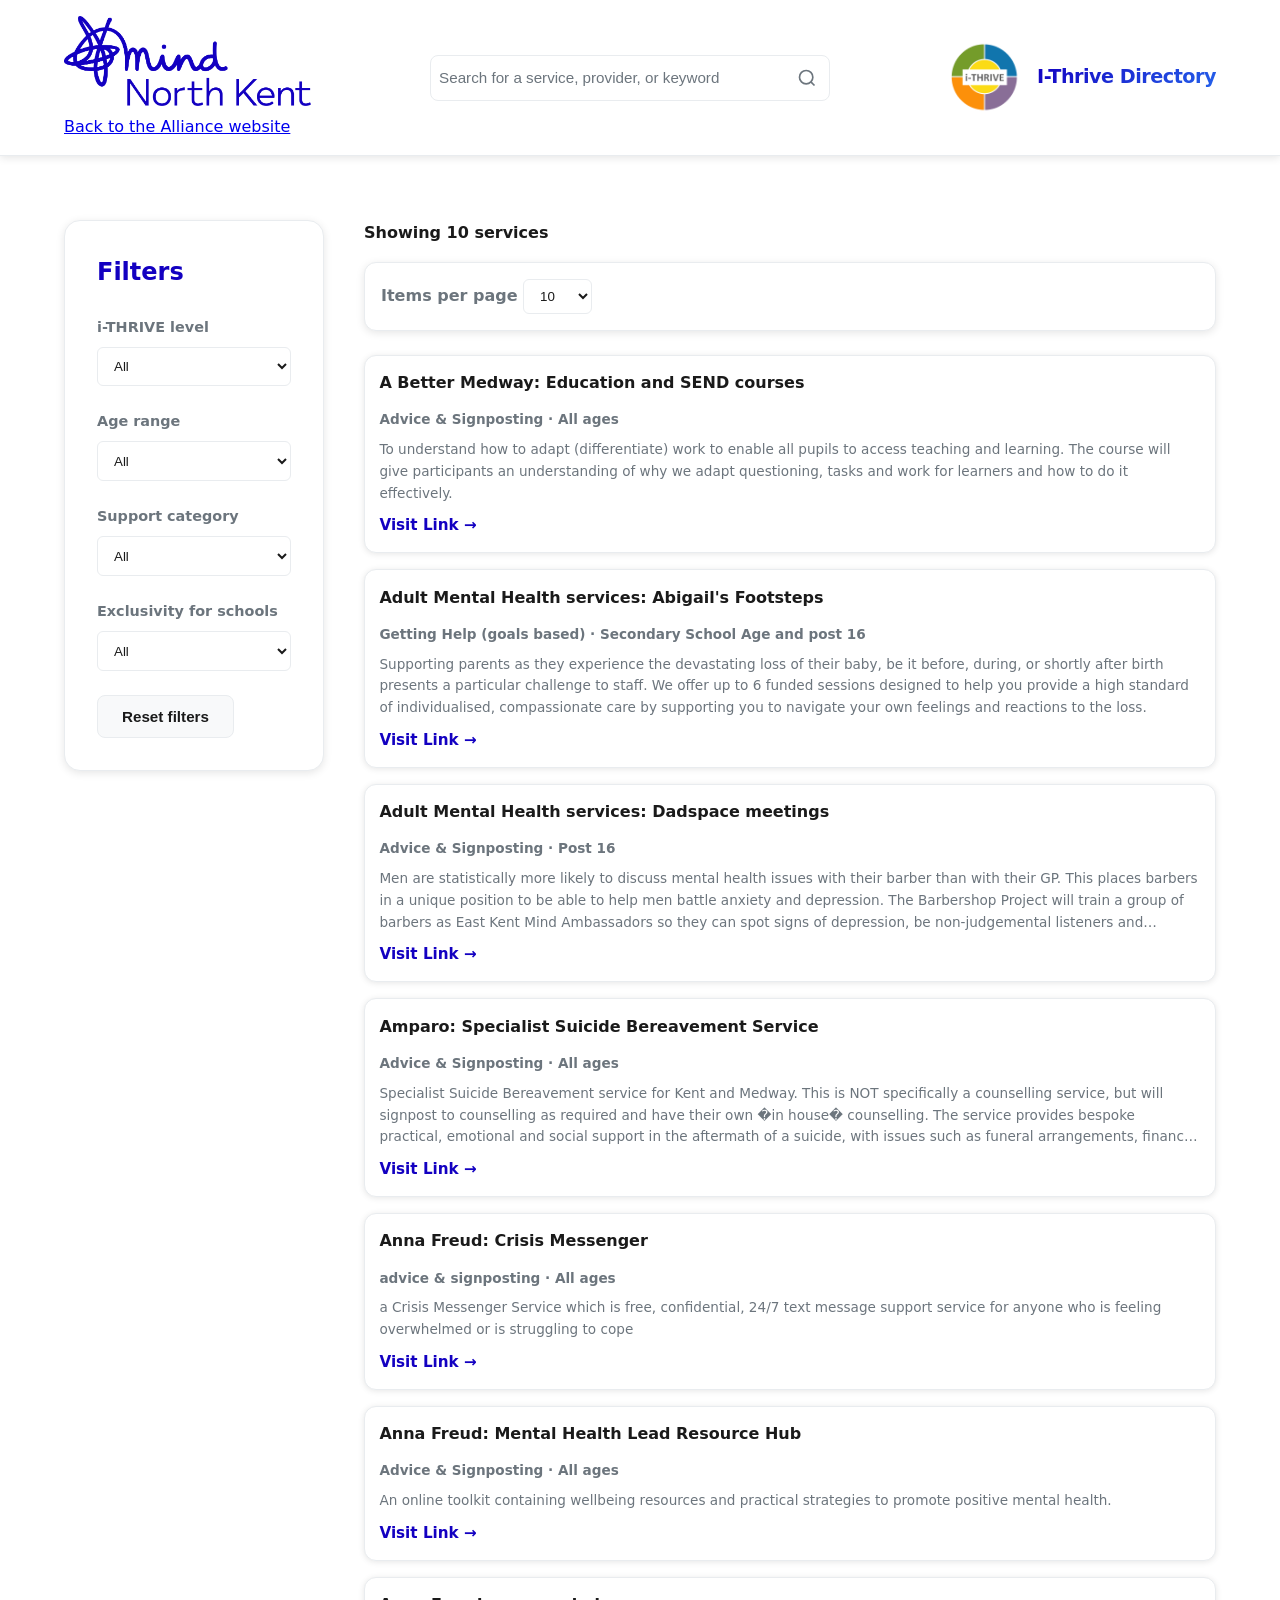
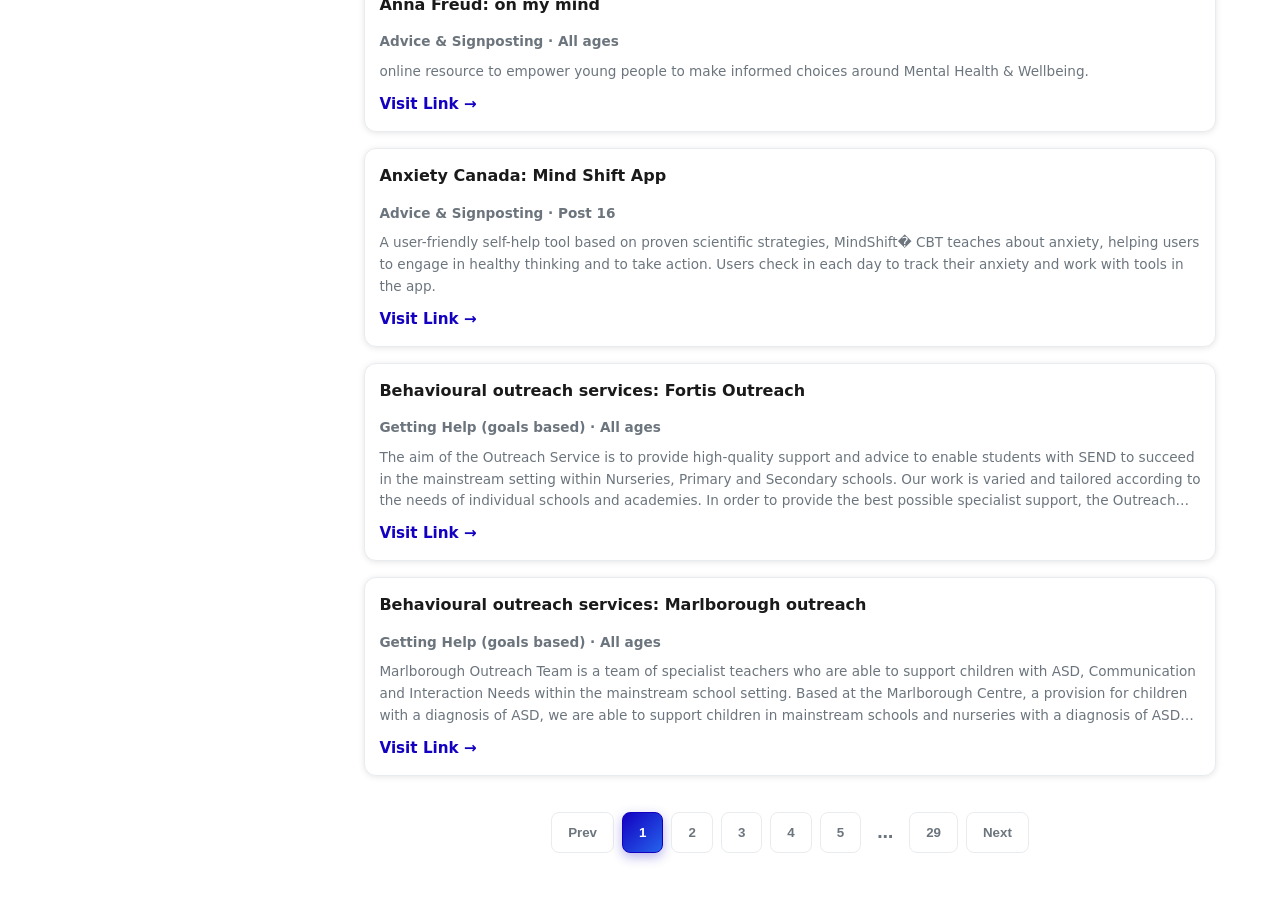
==== index.html @ cb877c25 "Add files via upload" ====
<!DOCTYPE html>
<html lang="en">
<head>
  <meta charset="UTF-8" />
  <meta name="viewport" content="width=device-width, initial-scale=1.0" />
  <title>I-Thrive Directory | Service Directory</title>
  <link rel="icon" type="image/x-icon" href="Photos/I-Thrive-logo.png">
  <link rel="stylesheet" href="styles.css" />
</head>

<body>

  <!-- Header injected -->
  <div id="site-header"></div>

  <main class="container wide">

    <div class="directory-layout">

      <!-- Filters -->
      <aside class="filters">
        <h2>Filters</h2>

        <label>
          i-THRIVE level
          <select id="filterThrive">
            <option value="">All</option>
            <option>Thriving</option>
            <option>Advice & Signposting</option>
            <option>Getting Help</option>
            <option>Getting More Help</option>
            <option>Risk Support</option>
          </select>
        </label>

        <label>
          Age range
          <select id="filterAge">
            <option value="">All</option>
            <option value="under 5s">Under 5's</option>
            <option value="primary school age">Primary School Age</option>
            <option value="secondary school age">Secondary School Age</option>
            <option value="post 16">Post 16</option>
            <option value="all ages">All ages</option>
          </select>
        </label>

        <label>
          Support category
          <select id="filterCategory">
            <option value="">All</option>
          </select>
        </label>

        <label>
          Exclusivity for schools
          <select id="filterSchool">
            <option value="">All</option>
            <option value="Y">Yes</option>
            <option value="N">No</option>
          </select>
        </label>

        <button id="resetFilters" class="secondary-btn">
          Reset filters
        </button>
      </aside>

      <!-- Results -->
      <section class="results">

        <p class="results-count" id="resultsCount">
          Showing 0 services
        </p>

        <div class="pagination-controls">
          <label>
            Items per page
            <select id="pageSize">
              <option value="10" selected>10</option>
              <option value="25">25</option>
              <option value="50">50</option>
              <option value="100">100</option>
            </select>
          </label>
        </div>

        

        <ul class="service-list" id="serviceList">
          <!-- Services injected here -->
        </ul>
        <div id="pagination" class="pagination"></div>
      </section>

    </div>

  </main>

  <!-- Scripts -->
  <script src="Scripts/layout.js"></script>
  <script src="Scripts/directory.js"></script>

</body>
</html>
---- styles.css ----
:root {
  --bg: #ffffff;
  --bg-secondary: #f8f9fa;
  --bg-tertiary: #f1f3f4;
  --text: #1a1a1a;
  --text-muted: #6c757d;
  --accent: #1300c1;
  --accent-secondary: #2563eb;
  --accent-light: rgba(19, 0, 193, 0.1);
  --success: #10b981;
  --danger: #ef4444;
  --warning: #f59e0b;
  --danger-bg: rgba(239, 68, 68, 0.08);
  --danger-text: #dc2626;
  --border: #e9ecef;
  --shadow: rgba(0, 0, 0, 0.1);
}

* {
  box-sizing: border-box;
}

body {
  margin: 0;
  font-family: 'Inter', system-ui, -apple-system, BlinkMacSystemFont, "Segoe UI", sans-serif;
  background: var(--bg);
  color: var(--text);
  line-height: 1.6;
  min-height: 100vh;
}

/* Urgent banner */
.urgent-banner {
  background: #fef2f2;
  padding: 1rem 1.5rem;
  text-align: center;
  font-size: 0.95rem;
  border-bottom: 1px solid #fecaca;
  backdrop-filter: none;
}

.urgent-banner a {
  color: #dc2626;
  font-weight: 700;
  transition: color 0.2s ease;
}

.urgent-banner a:hover {
  color: #991b1b;
}

/* Layout */
.container {
  max-width: 900px;
  margin: 0 auto;
  padding: 4rem 1.5rem;
}

/* Hero */
.hero {
  text-align: center;
  margin-bottom: 3rem;
}

.hero h1 {
  font-size: 3rem;
  margin-bottom: 0.75rem;
  background: linear-gradient(135deg, #1300c1, #2563eb);
  -webkit-background-clip: text;
  -webkit-text-fill-color: transparent;
  background-clip: text;
  font-weight: 800;
  letter-spacing: -1px;
}

.intro {
  font-size: 1.15rem;
  color: var(--text-muted);
  font-weight: 500;
}

/* Purpose */
.purpose {
  max-width: 700px;
  margin: 0 auto 3rem;
  font-size: 1.05rem;
  color: var(--text-muted);
}

.inclusive {
  margin-top: 1.5rem;
}

/* CTA */
.cta {
  text-align: center;
}

.primary-btn {
  background: linear-gradient(135deg, var(--accent), var(--accent-secondary));
  color: #fff;
  border: none;
  padding: 1.1rem 3rem;
  font-size: 1.05rem;
  font-weight: 700;
  border-radius: 8px;
  cursor: pointer;
  transition: all 0.3s ease;
  box-shadow: 0 4px 15px rgba(19, 0, 193, 0.3);
  text-decoration: none;
  display: inline-block;
}

.primary-btn:hover {
  transform: translateY(-2px);
  box-shadow: 0 8px 25px rgba(19, 0, 193, 0.4);
}

.primary-btn:active {
  transform: translateY(0);
}

.reassurance {
  margin-top: 1rem;
  font-size: 0.95rem;
  color: var(--text-muted);
}

/* Footer */
.footer {
  background: var(--bg-secondary);
  border-top: 1px solid var(--border);
  padding: 2.5rem 1.5rem;
  text-align: center;
  margin-top: 5rem;
}

.footer nav {
  display: flex;
  justify-content: center;
  gap: 2rem;
  flex-wrap: wrap;
  margin-bottom: 1.5rem;
}

.footer a {
  color: var(--text-muted);
  text-decoration: none;
  font-size: 0.9rem;
  font-weight: 500;
  transition: color 0.2s ease;
}

.footer a:hover {
  color: var(--accent);
}

.updated {
  font-size: 0.85rem;
  color: #9ca3af;
}

.page-header {
  text-align: center;
  margin-bottom: 4rem;
}

.page-header h1 {
  font-size: 2.75rem;
  margin-bottom: 1rem;
  background: linear-gradient(135deg, #1300c1, #2563eb);
  -webkit-background-clip: text;
  -webkit-text-fill-color: transparent;
  background-clip: text;
  font-weight: 800;
}

.page-intro {
  color: var(--text-muted);
  font-size: 1.1rem;
  max-width: 600px;
  margin: 0 auto;
  font-weight: 500;
}

/* Safety options */
.safety-options {
  display: grid;
  grid-template-columns: repeat(auto-fit, minmax(280px, 1fr));
  gap: 2rem;
}

.safety-card {
  background: var(--bg-secondary);
  border-radius: 16px;
  padding: 2.25rem;
  border: 1px solid var(--border);
  text-align: left;
  cursor: pointer;
  transition: all 0.3s ease;
  backdrop-filter: none;
}

.safety-card h2 {
  margin-top: 0;
  margin-bottom: 0.75rem;
  font-size: 1.4rem;
  font-weight: 700;
  color: var(--text);
}

.safety-card p {
  margin: 0;
  color: var(--text-muted);
  font-weight: 500;
}

.safety-card:hover {
  transform: translateY(-2px);
  border-color: var(--accent);
  box-shadow: 0 8px 20px var(--shadow);
}

/* Emphasis colours */
.danger {
  border-color: #fecaca;
  background: #fef2f2;
}

.danger:hover {
  border-color: #fca5a5;
  background: var(--bg-secondary);
}

.crisis {
  border-color: #fed7aa;
  background: #fffbeb;
}

.crisis:hover {
  border-color: #fdba74;
  background: var(--bg-secondary);
}

.safeguarding {
  border-color: #fcd34d;
  background: #fefce8;
}

.safeguarding:hover {
  border-color: #fbbf24;
  background: var(--bg-secondary);
}

.ok {
  border-color: #a7f3d0;
  background: #f0fdf4;
}

.ok:hover {
  border-color: #6ee7b7;
  background: var(--bg-secondary);
}

/* Support panel */
.support-panel {
  margin-top: 3rem;
  padding: 2.5rem;
  background: var(--bg-secondary);
  border-radius: 16px;
  border: 1px solid var(--border);
  box-shadow: 0 2px 8px var(--shadow);
  backdrop-filter: none;
}

.hidden {
  display: none;
}

.support-section {
  margin-bottom: 4rem;
}

.support-section h2 {
  font-size: 2rem;
  margin-bottom: 1rem;
  font-weight: 800;
  color: var(--text);
}

.support-section > p {
  color: var(--text-muted);
  font-weight: 500;
  font-size: 1.05rem;
}

.support-box,
.link-box {
  background: var(--bg-secondary);
  border-radius: 16px;
  padding: 2rem;
  margin-top: 1.75rem;
  border: 1px solid var(--border);
  box-shadow: 0 2px 8px var(--shadow);
  transition: all 0.3s ease;
  backdrop-filter: none;
}

.support-box:hover,
.link-box:hover {
  border-color: var(--accent);
  transform: translateY(-2px);
  box-shadow: 0 4px 12px var(--shadow);
}

.support-box h3,
.link-box h3 {
  margin-top: 0;
  margin-bottom: 0.75rem;
  font-size: 1.3rem;
  font-weight: 700;
  color: var(--accent);
}

.support-box p,
.link-box p {
  color: var(--text-muted);
  font-weight: 500;
}

.external-link {
  display: inline-block;
  margin-top: 1rem;
  color: var(--accent);
  font-weight: 700;
  text-decoration: none;
  transition: all 0.2s ease;
  position: relative;
}

.external-link::after {
  content: " →";
  transition: transform 0.2s ease;
}

.external-link:hover {
  color: var(--accent-secondary);
}

.external-link:hover::after {
  transform: translateX(4px);
}

.continue-section {
  text-align: center;
  padding: 3rem;
  background: var(--accent-light);
  border-radius: 16px;
  border: 1px solid #ddd6fe;
  margin-top: 4rem;
}

.continue-section p {
  color: var(--text-muted);
  font-weight: 500;
  font-size: 1.05rem;
  margin-bottom: 1.5rem;
}

/* Wider layout for directory */
.container.wide {
  max-width: 1200px;
}

/* Layout */
.directory-layout {
  display: grid;
  grid-template-columns: 260px 1fr;
  gap: 2.5rem;
}

/* Filters */
.filters {
  background: var(--bg);
  padding: 2rem;
  border-radius: 16px;
  border: 1px solid var(--border);
  box-shadow: 0 2px 8px var(--shadow);
  height: fit-content;
  backdrop-filter: none;
}

.filters h2 {
  margin-top: 0;
  margin-bottom: 1.5rem;
  font-weight: 700;
  color: var(--accent);
}

.filters label {
  display: block;
  margin-bottom: 1.5rem;
  font-size: 0.9rem;
  color: var(--text-muted);
  font-weight: 600;
}

.filters select {
  width: 100%;
  margin-top: 0.5rem;
  padding: 0.65rem 0.75rem;
  border-radius: 6px;
  border: 1px solid var(--border);
  background: var(--bg);
  color: var(--text);
  font-weight: 500;
  transition: border-color 0.2s ease;
}

.filters select:focus {
  outline: none;
  border-color: var(--accent);
  box-shadow: 0 0 0 3px var(--accent-light);
}

/* Results */
.results-count {
  margin: 0 0 1rem 0;
  font-weight: 600;
  color: var(--text);
  font-size: 1rem;
}

.service-list {
  list-style: none;
  padding: 0;
  margin: 0;
}

.service-card {
  background: var(--bg);
  border-radius: 12px;
  padding: 0.9rem; /* reduced from 2rem */
  margin-bottom: 1rem; /* reduced spacing */
  border: 1px solid var(--border);
  box-shadow: 0 1px 6px var(--shadow); /* lighter shadow */
  transition: all 0.2s ease;
  backdrop-filter: none;
}

.service-card:hover {
  transform: translateY(-2px);
  border-color: var(--accent);
  box-shadow: 0 6px 12px rgba(0,0,0,0.08);
  background: linear-gradient(135deg, var(--bg), rgba(19, 0, 193, 0.02));
}

.service-card h3 {
  margin-top: 0;
  margin-bottom: 0.4rem; /* tighter spacing */
  font-size: 1rem; /* smaller */
  font-weight: 700;
  color: var(--text);
}

.meta {
  font-size: 0.85rem; /* slightly smaller */
  color: var(--text-muted);
  margin-bottom: 0.5rem;
  font-weight: 600;
}

.description {
  font-size: 0.85rem;
  color: var(--text-muted);
  margin: 0 0 0.5rem 0;
  display: -webkit-box;
  -webkit-line-clamp: 3;
  -webkit-box-orient: vertical;
  line-clamp: 3;
  overflow: hidden;
}

.service-link {
  font-weight: 700;
  text-decoration: none;
  color: var(--accent);
  transition: color 0.2s ease;
  font-size: 0.95rem;
}

/* =========================
   Site Header
   ========================= */

.site-header {
  background: var(--bg);
  border-bottom: 1px solid var(--border);
  position: sticky;
  top: 0;
  z-index: 1000;
  backdrop-filter: none;
  box-shadow: 0 2px 8px var(--shadow);
}

.header-inner {
  max-width: 1200px;
  margin: 0 auto;
  padding: 1rem 1.5rem;
  display: flex;
  align-items: center;
  justify-content: space-between;
}

/* Brand */
.brand {
  display: flex;
  align-items: center;
  gap: 1rem;
}

.logo-circle {
  width: 42px;
  height: 42px;
  border-radius: 50%;
  background: linear-gradient(135deg, var(--accent), var(--accent-secondary));
  box-shadow: 0 4px 12px rgba(19, 0, 193, 0.25);
  animation: glow 3s ease-in-out infinite;
}

@keyframes glow {
  0%, 100% { box-shadow: 0 4px 12px rgba(19, 0, 193, 0.25); }
  50% { box-shadow: 0 8px 20px rgba(19, 0, 193, 0.35); }
}

.brand-text {
  font-size: 1.2rem;
  font-weight: 800;
  letter-spacing: -0.5px;
  color: var(--text);
  background: linear-gradient(135deg, var(--accent), var(--accent-secondary));
  -webkit-background-clip: text;
  -webkit-text-fill-color: transparent;
  background-clip: text;
}

/* Navigation */
.main-nav {
  display: flex;
  align-items: center;
  gap: 2.5rem;
}

.main-nav a {
  position: relative;
  font-size: 0.95rem;
  font-weight: 600;
  text-decoration: none;
  color: var(--text-muted);
  transition: color 0.2s ease;
}

.main-nav a:hover {
  color: var(--accent);
}

.main-nav a::after {
  content: "";
  position: absolute;
  left: 0;
  bottom: -8px;
  width: 0;
  height: 2px;
  background: linear-gradient(90deg, var(--accent), var(--accent-secondary));
  transition: width 0.3s ease;
}

.main-nav a:hover::after {
  width: 100%;
}

/* Search container */
.search-container {
  display: flex;
  align-items: center;
  background: var(--bg);
  border: 1px solid var(--border);
  border-radius: 8px;
  padding: 0.5rem;
  max-width: 400px;
  width: 100%;
  transition: border-color 0.2s ease;
}

.search-container:focus-within {
  border-color: var(--accent);
  box-shadow: 0 0 0 3px var(--accent-light);
}

.search-input {
  flex: 1;
  border: none;
  outline: none;
  background: transparent;
  font-size: 0.95rem;
  color: var(--text);
  padding: 0;
}

.search-input::placeholder {
  color: var(--text-muted);
}

.search-btn {
  background: none;
  border: none;
  cursor: pointer;
  padding: 0.25rem;
  display: flex;
  align-items: center;
  justify-content: center;
  color: var(--text-muted);
  transition: color 0.2s ease;
}

.search-btn:hover {
  color: var(--accent);
}

.search-icon {
  width: 20px;
  height: 20px;
}

.thrive-logo {
  max-height: 8vh;
}

/* Secondary button */
.secondary-btn {
  background: var(--bg-secondary);
  color: var(--text);
  border: 1px solid var(--border);
  padding: 0.75rem 1.5rem;
  font-size: 0.95rem;
  font-weight: 600;
  border-radius: 8px;
  cursor: pointer;
  transition: all 0.2s ease;
  text-decoration: none;
  display: inline-block;
}

.secondary-btn:hover {
  background: var(--accent);
  color: #fff;
  border-color: var(--accent);
  transform: translateY(-1px);
  box-shadow: 0 4px 12px rgba(19, 0, 193, 0.2);
}

/* Pagination controls */
.pagination-controls {
  display: flex;
  justify-content: space-between;
  align-items: center;
  margin-bottom: 1.5rem;
  padding: 1rem;
  background: var(--bg);
  border-radius: 12px;
  border: 1px solid var(--border);
  box-shadow: 0 2px 8px var(--shadow);
}

.pagination-controls label {
  font-weight: 600;
  color: var(--text-muted);
  margin-right: 0.5rem;
}

.pagination-controls select {
  padding: 0.5rem 0.75rem;
  border-radius: 6px;
  border: 1px solid var(--border);
  background: var(--bg);
  color: var(--text);
  font-weight: 500;
  transition: border-color 0.2s ease;
}

.pagination-controls select:focus {
  outline: none;
  border-color: var(--accent);
  box-shadow: 0 0 0 3px var(--accent-light);
}

/* Pagination */
.pagination {
  display: flex;
  justify-content: center;
  align-items: center;
  gap: 0.5rem;
  margin-top: 2rem;
}

.page-btn {
  padding: 0.75rem 1rem;
  border-radius: 8px;
  border: 1px solid var(--border);
  background: var(--bg);
  color: var(--text-muted);
  cursor: pointer;
  font-weight: 600;
  transition: all 0.2s ease;
  min-width: 40px;
  text-align: center;
}

.page-btn:hover {
  border-color: var(--accent);
  color: var(--accent);
  transform: translateY(-1px);
}

.page-btn.page-active {
  background: linear-gradient(135deg, var(--accent), var(--accent-secondary));
  border-color: var(--accent);
  color: #fff;
  box-shadow: 0 4px 12px rgba(19, 0, 193, 0.3);
}

.page-btn.prev,
.page-btn.next {
  font-weight: 700;
}

.page-ellipsis {
  padding: 0.75rem 0.5rem;
  color: var(--text-muted);
  font-weight: 600;
}

/* Responsive Design */
@media (max-width: 768px) {
  .container {
    padding: 2rem 1rem;
  }

  .container.wide {
    padding: 2rem 1rem;
  }

  .directory-layout {
    grid-template-columns: 1fr;
    gap: 1.5rem;
  }

  .filters {
    order: 2; /* Filters below results on mobile */
    padding: 1.5rem;
  }

  .results {
    order: 1;
  }

  .pagination-controls {
    flex-direction: column;
    gap: 1rem;
    align-items: flex-start;
  }

  .pagination {
    flex-wrap: wrap;
    gap: 0.25rem;
  }

  .page-btn {
    padding: 0.5rem 0.75rem;
    min-width: 35px;
  }

  .service-card {
    padding: 1rem;
  }

  .service-card h3 {
    font-size: 1.1rem;
  }

  .meta {
    font-size: 0.9rem;
  }

  .description {
    font-size: 0.9rem;
  }

  .header-inner {
    padding: 0.75rem 1rem;
    flex-wrap: wrap;
    gap: 1rem;
  }

  .main-nav {
    gap: 1.5rem;
  }

  .brand {
    gap: 0.75rem;
  }

  .brand-text {
    font-size: 1rem;
  }

  .logo-circle {
    width: 36px;
    height: 36px;
  }

  .search-container {
    max-width: none;
    width: 100%;
    order: -1; /* Move search to top on mobile */
  }
}

@media (max-width: 480px) {
  .hero h1 {
    font-size: 2.5rem;
  }

  .page-header h1 {
    font-size: 2.25rem;
  }

  .safety-options {
    grid-template-columns: 1fr;
  }

  .support-section h2 {
    font-size: 1.75rem;
  }

  .footer nav {
    flex-direction: column;
    gap: 1rem;
  }

  .main-nav {
    flex-direction: column;
    gap: 1rem;
  }

  /* For mobile nav, perhaps add a hamburger, but for now, keep simple */
}
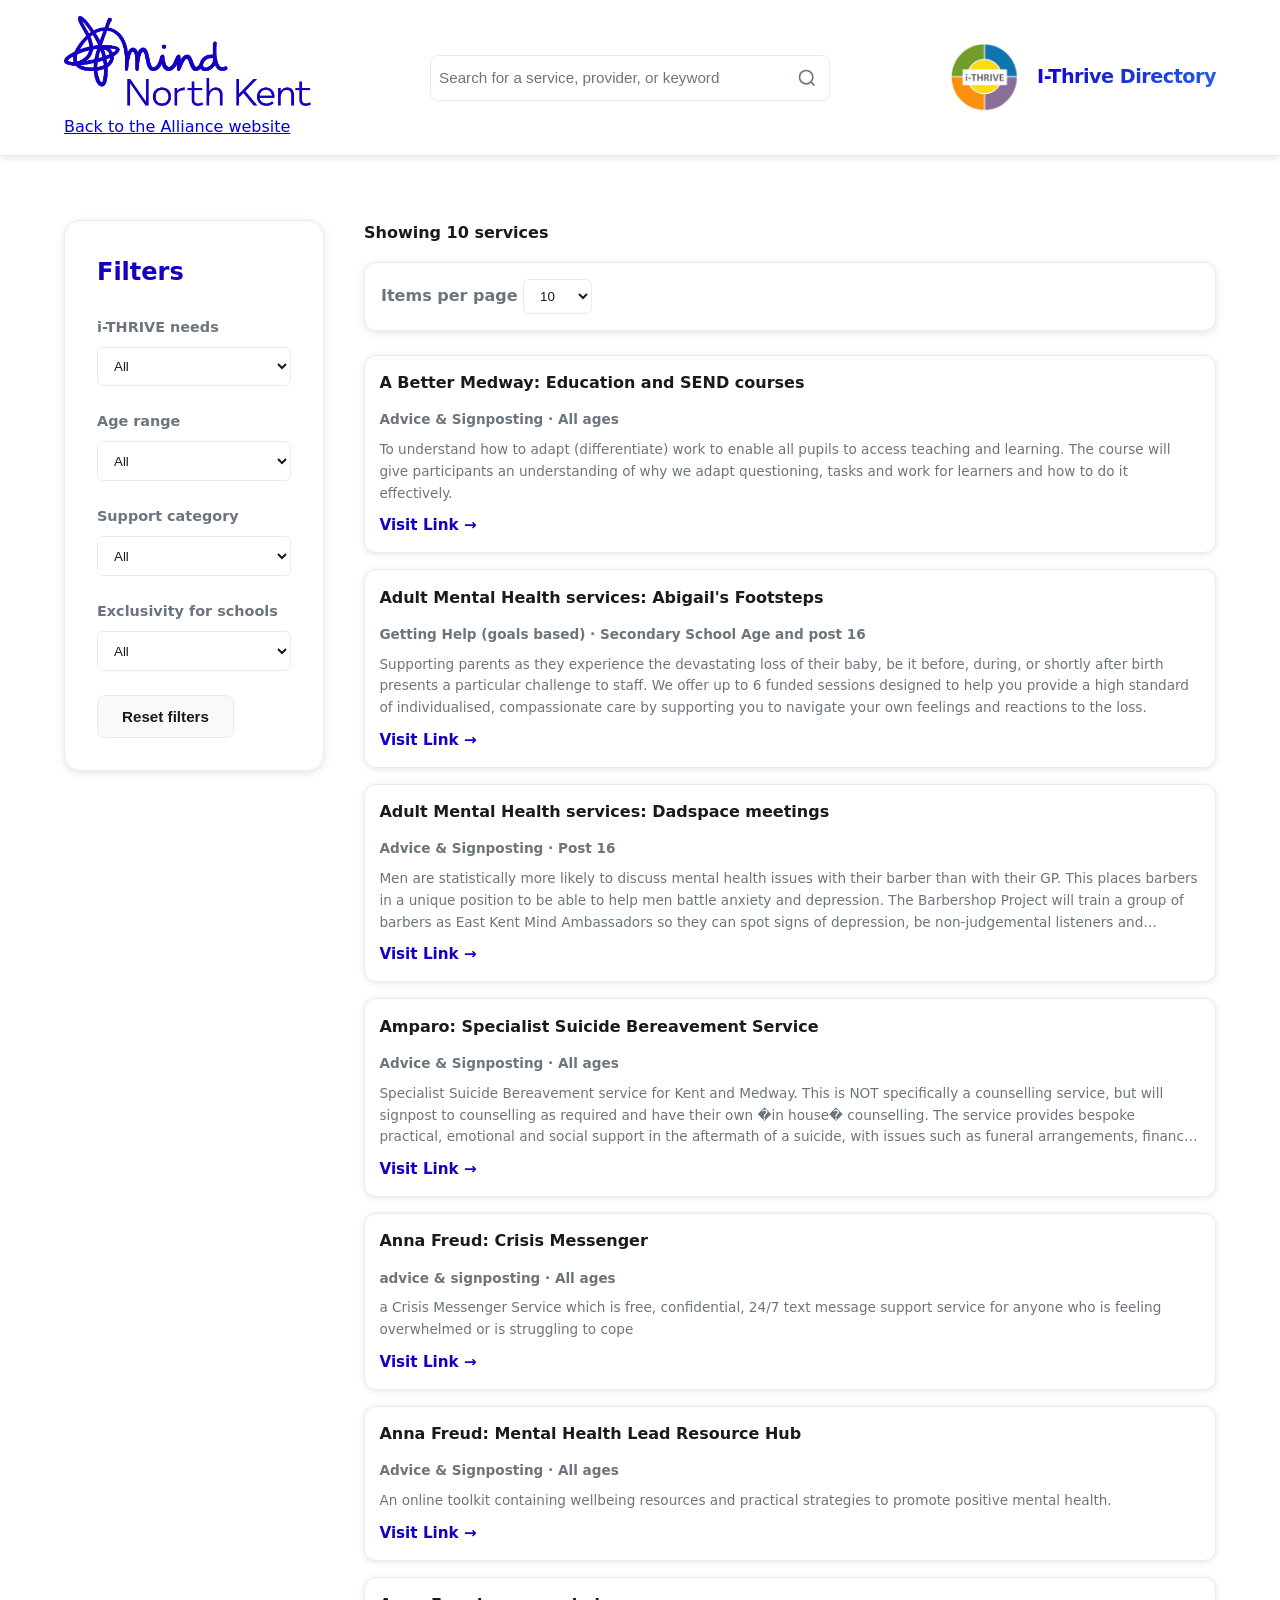
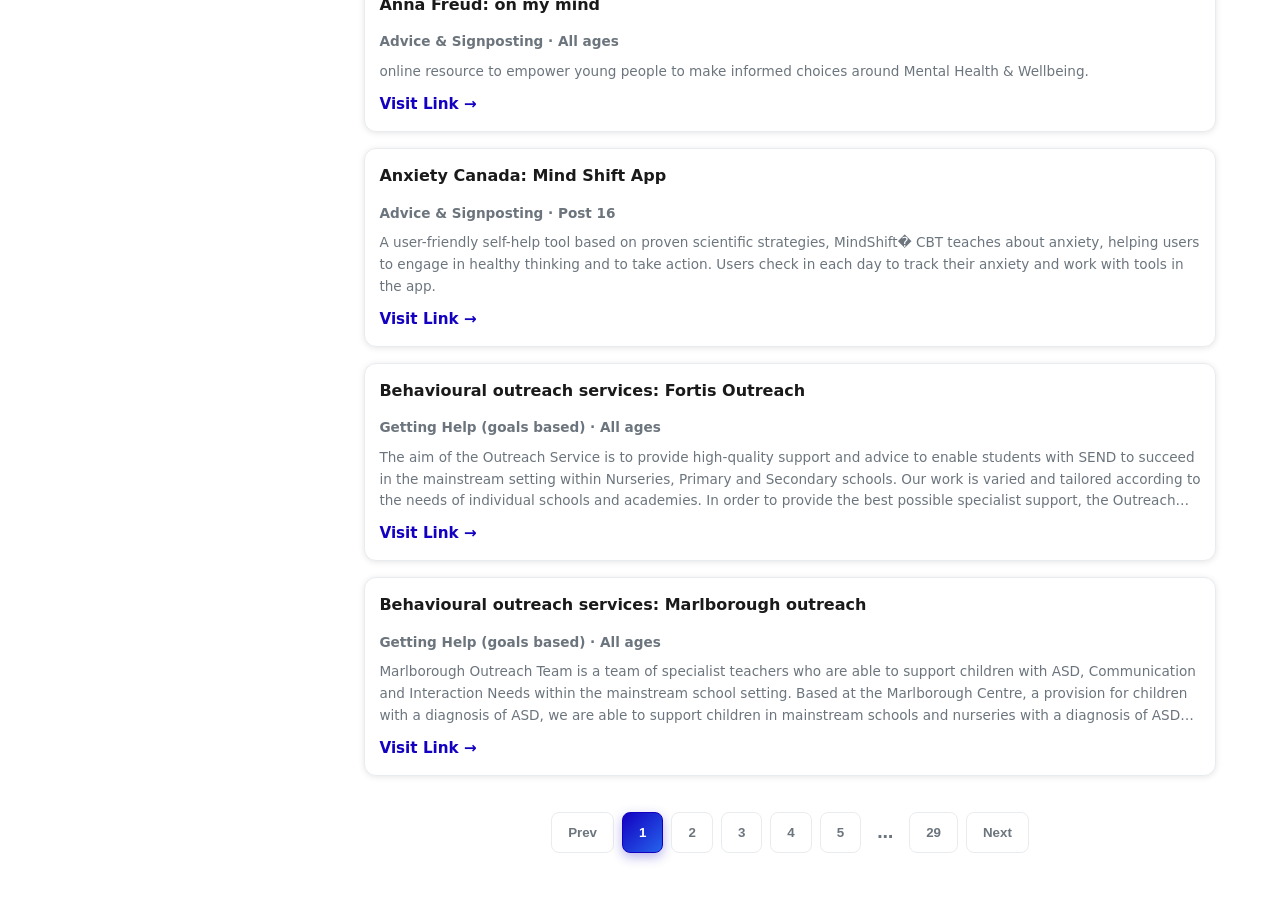
==== commit d6f9bc84: "Update index.html" ====
--- a/index.html
+++ b/index.html
@@ -22,7 +22,7 @@
         <h2>Filters</h2>
 
         <label>
-          i-THRIVE level
+          i-THRIVE needs
           <select id="filterThrive">
             <option value="">All</option>
             <option>Thriving</option>
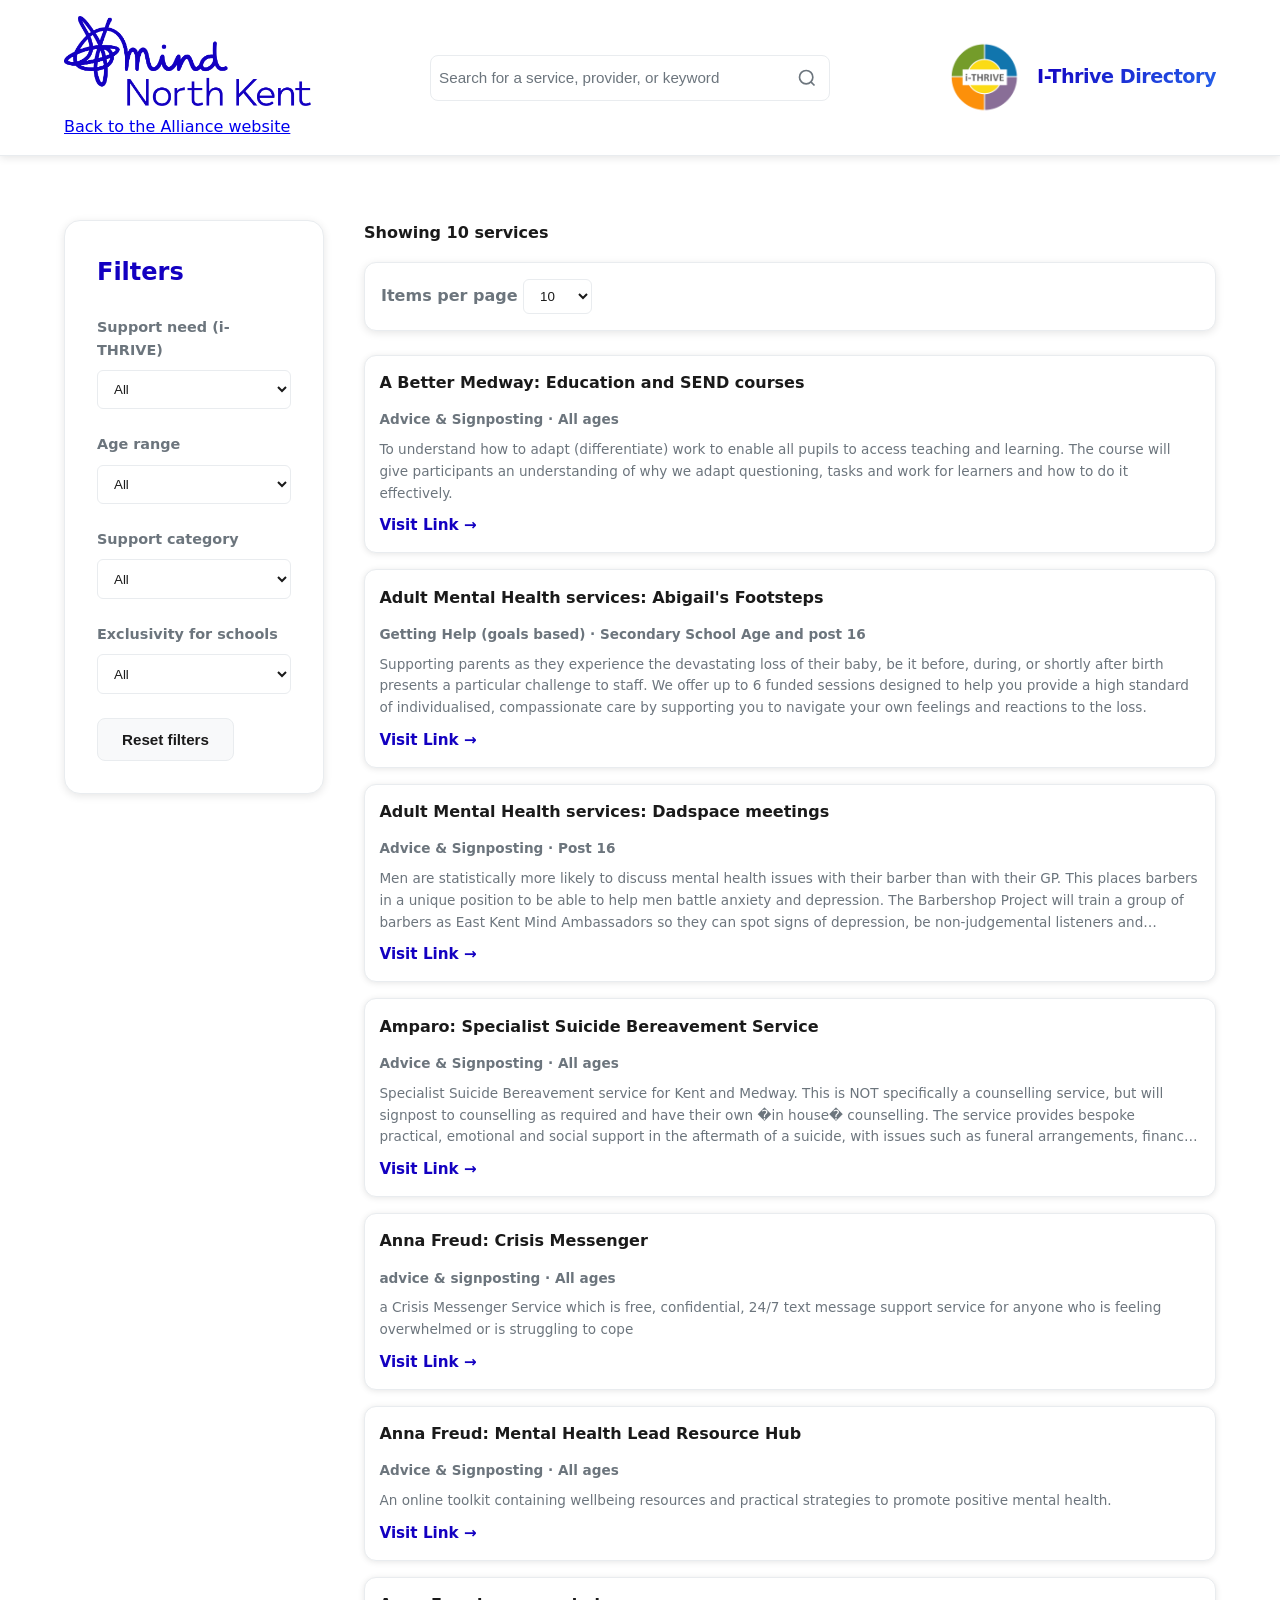
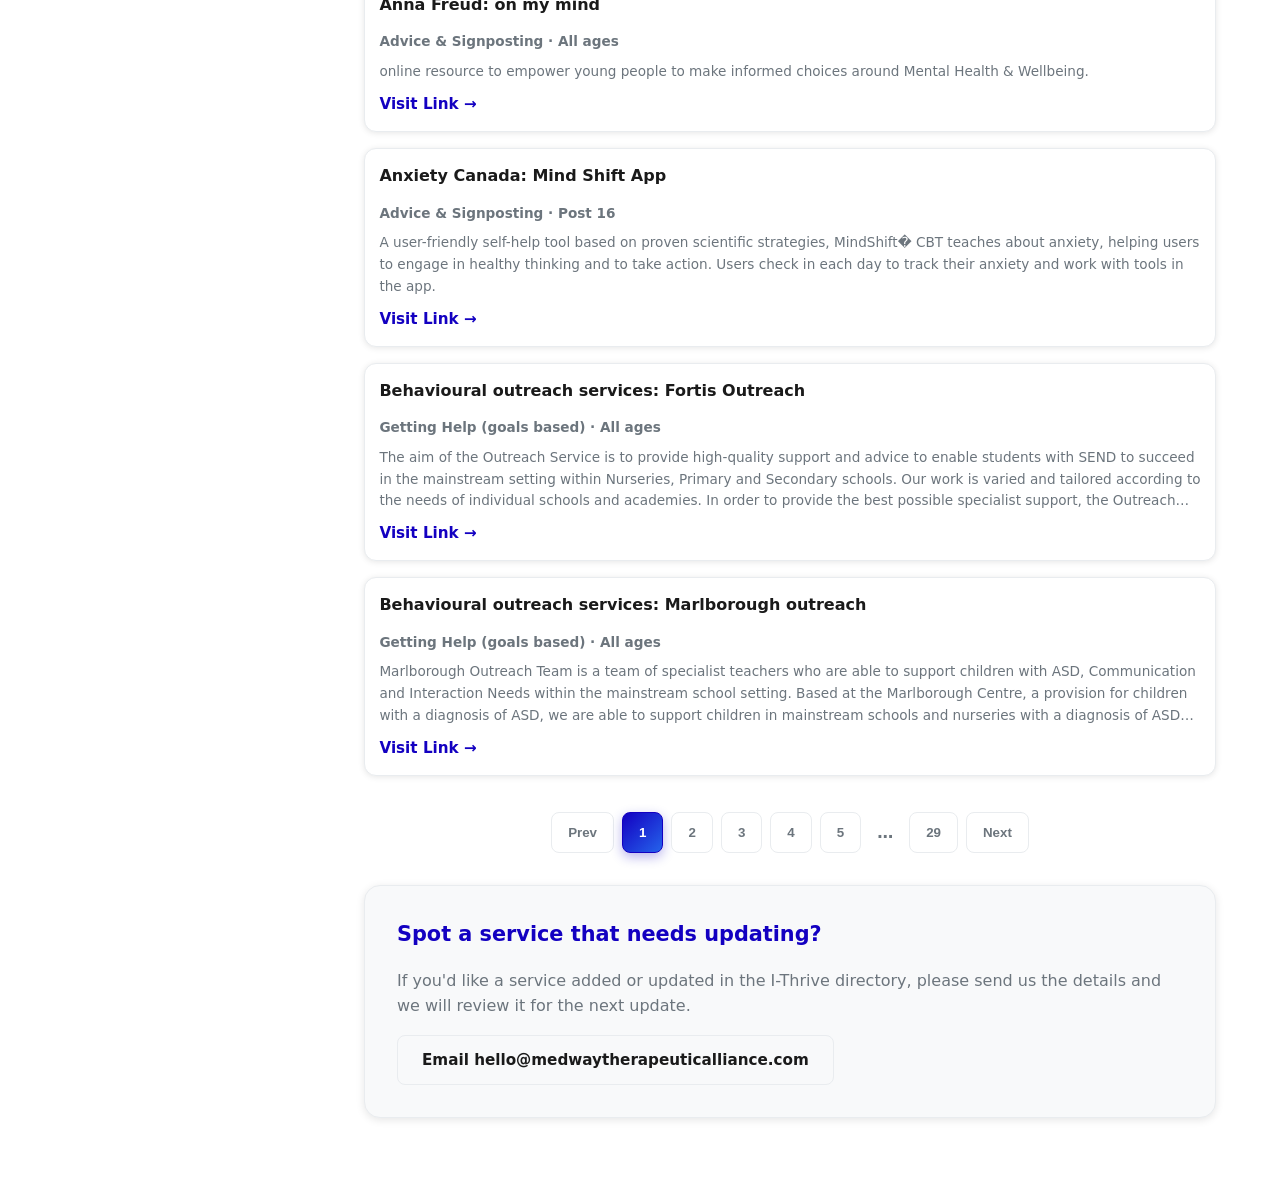
==== commit 3c35fd37: "Add files via upload" ====
--- a/index.html
+++ b/index.html
@@ -22,7 +22,7 @@
         <h2>Filters</h2>
 
         <label>
-          i-THRIVE needs
+          Support need (i-THRIVE)
           <select id="filterThrive">
             <option value="">All</option>
             <option>Thriving</option>
@@ -91,9 +91,18 @@
           <!-- Services injected here -->
         </ul>
         <div id="pagination" class="pagination"></div>
+
+        <div class="support-box">
+          <h3>Spot a service that needs updating?</h3>
+          <p>If you'd like a service added or updated in the I-Thrive directory, please send us the details and we will review it for the next update.</p>
+          <a href="mailto:hello@medwaytherapeuticalliance.com?subject=I-Thrive%20directory%20update%20request&body=Hello%2C%0A%0AI%20would%20like%20to%20request%20an%20update%20or%20addition%20to%20the%20I-Thrive%20service%20directory.%0A%0AService%20name%3A%0AWeb%20link%3A%0ADescription%3A%0AUpdate%20needed%20or%20new%20service%20details%3A%0A%0AThank%20you.%0A"
+            class="secondary-btn">Email hello@medwaytherapeuticalliance.com</a>
+        </div>
       </section>
 
     </div>
+
+    
 
   </main>
 
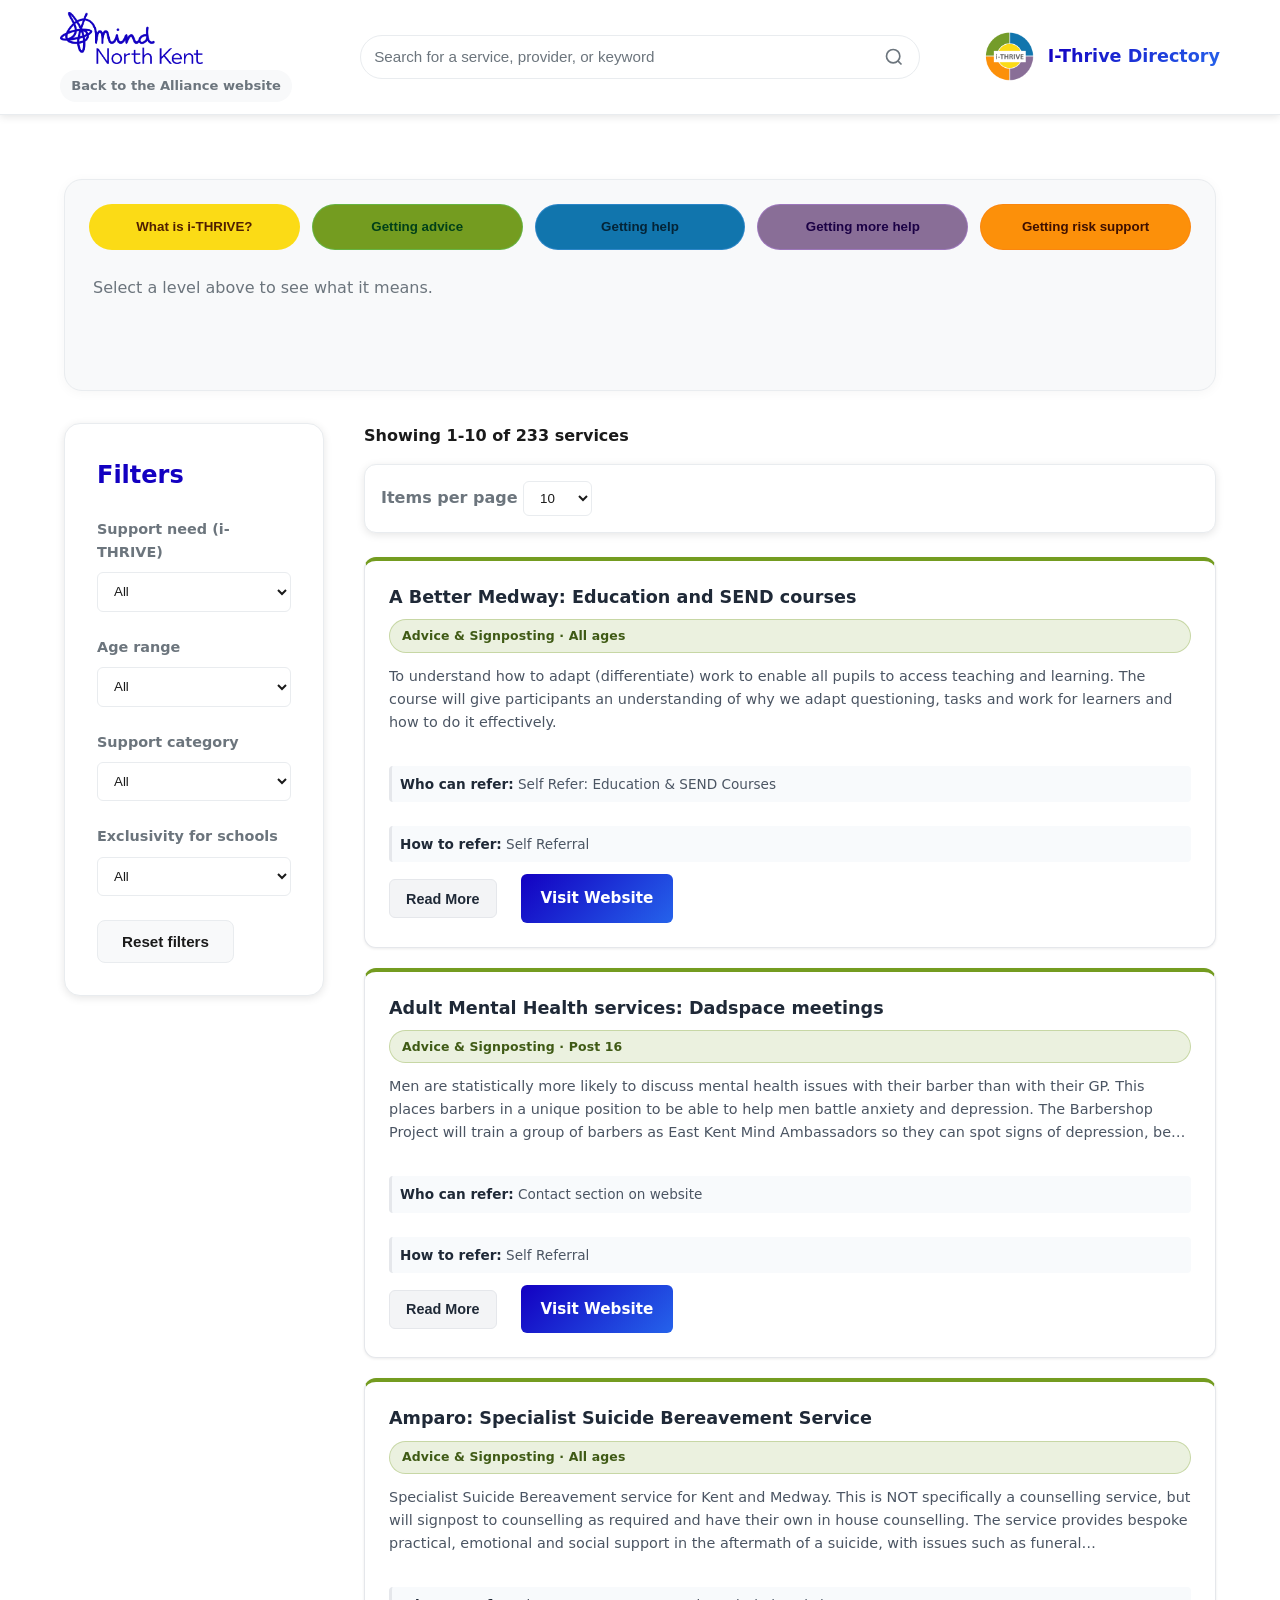
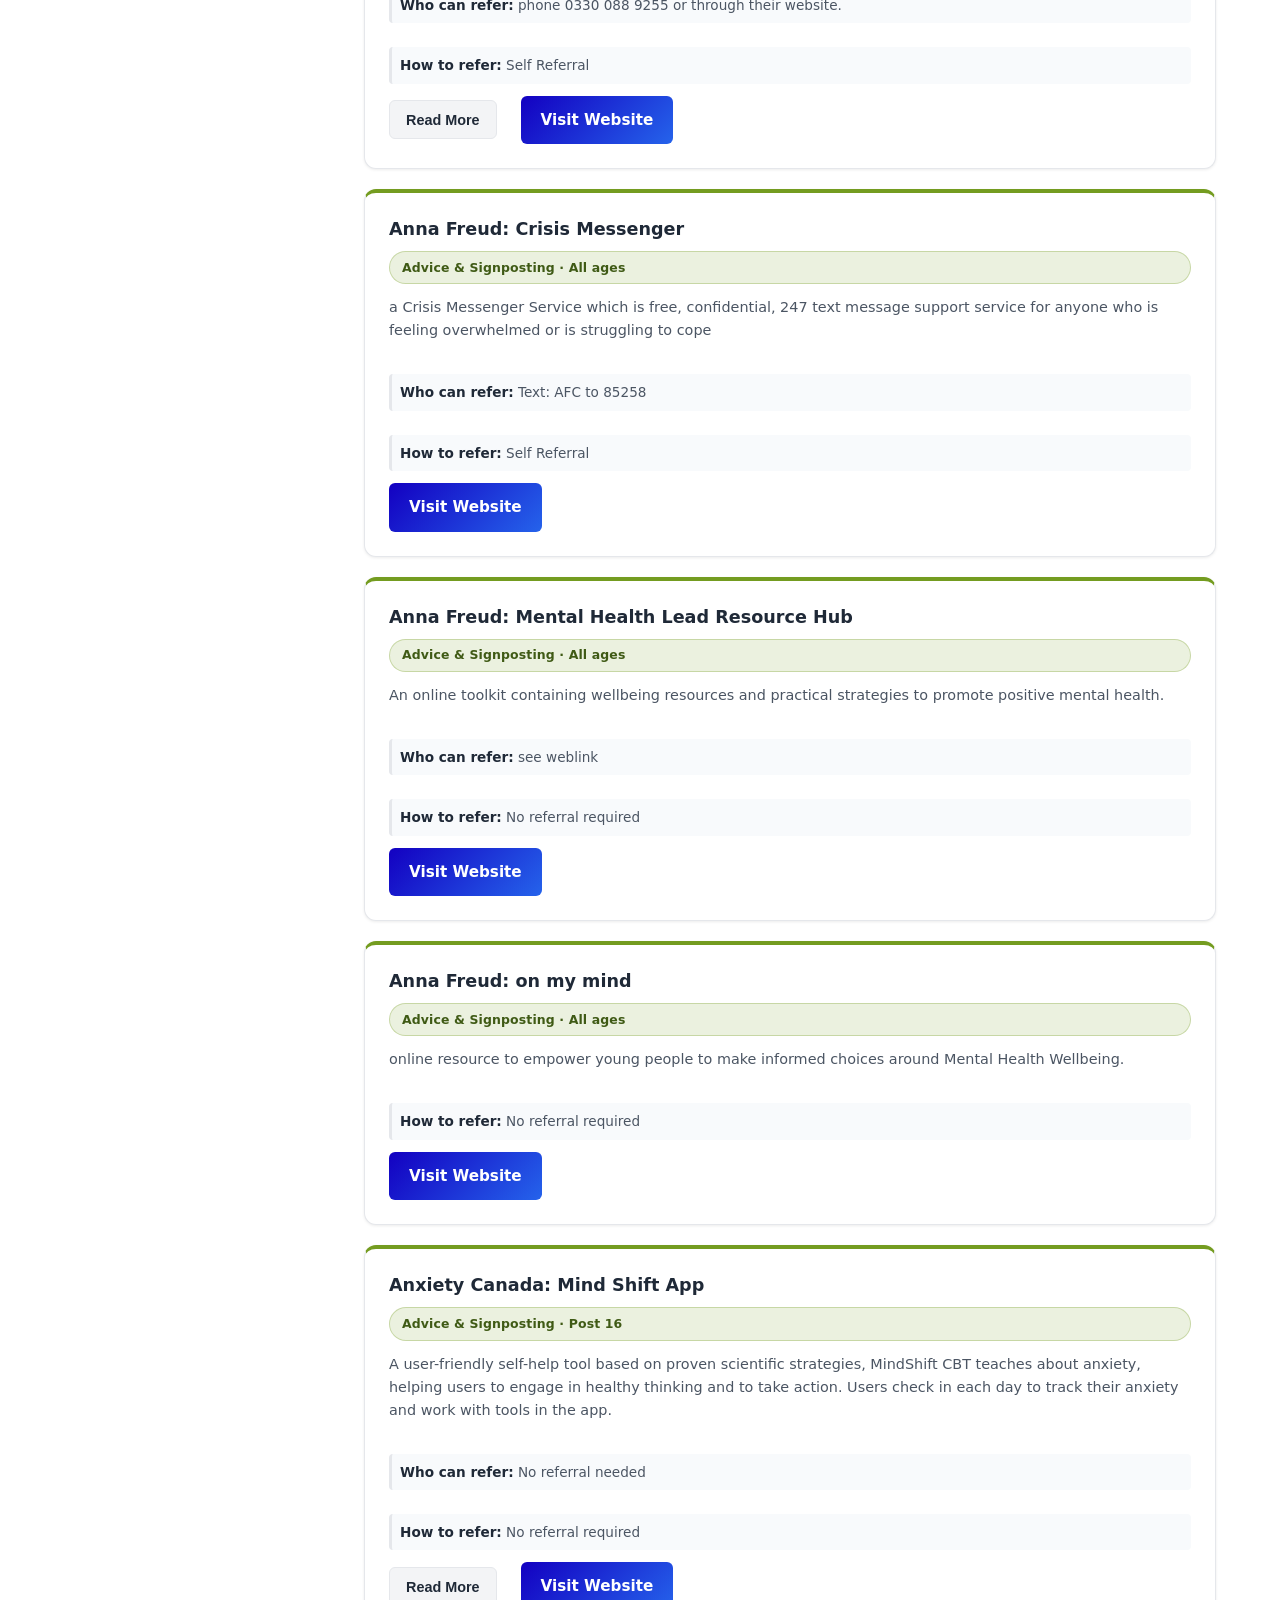
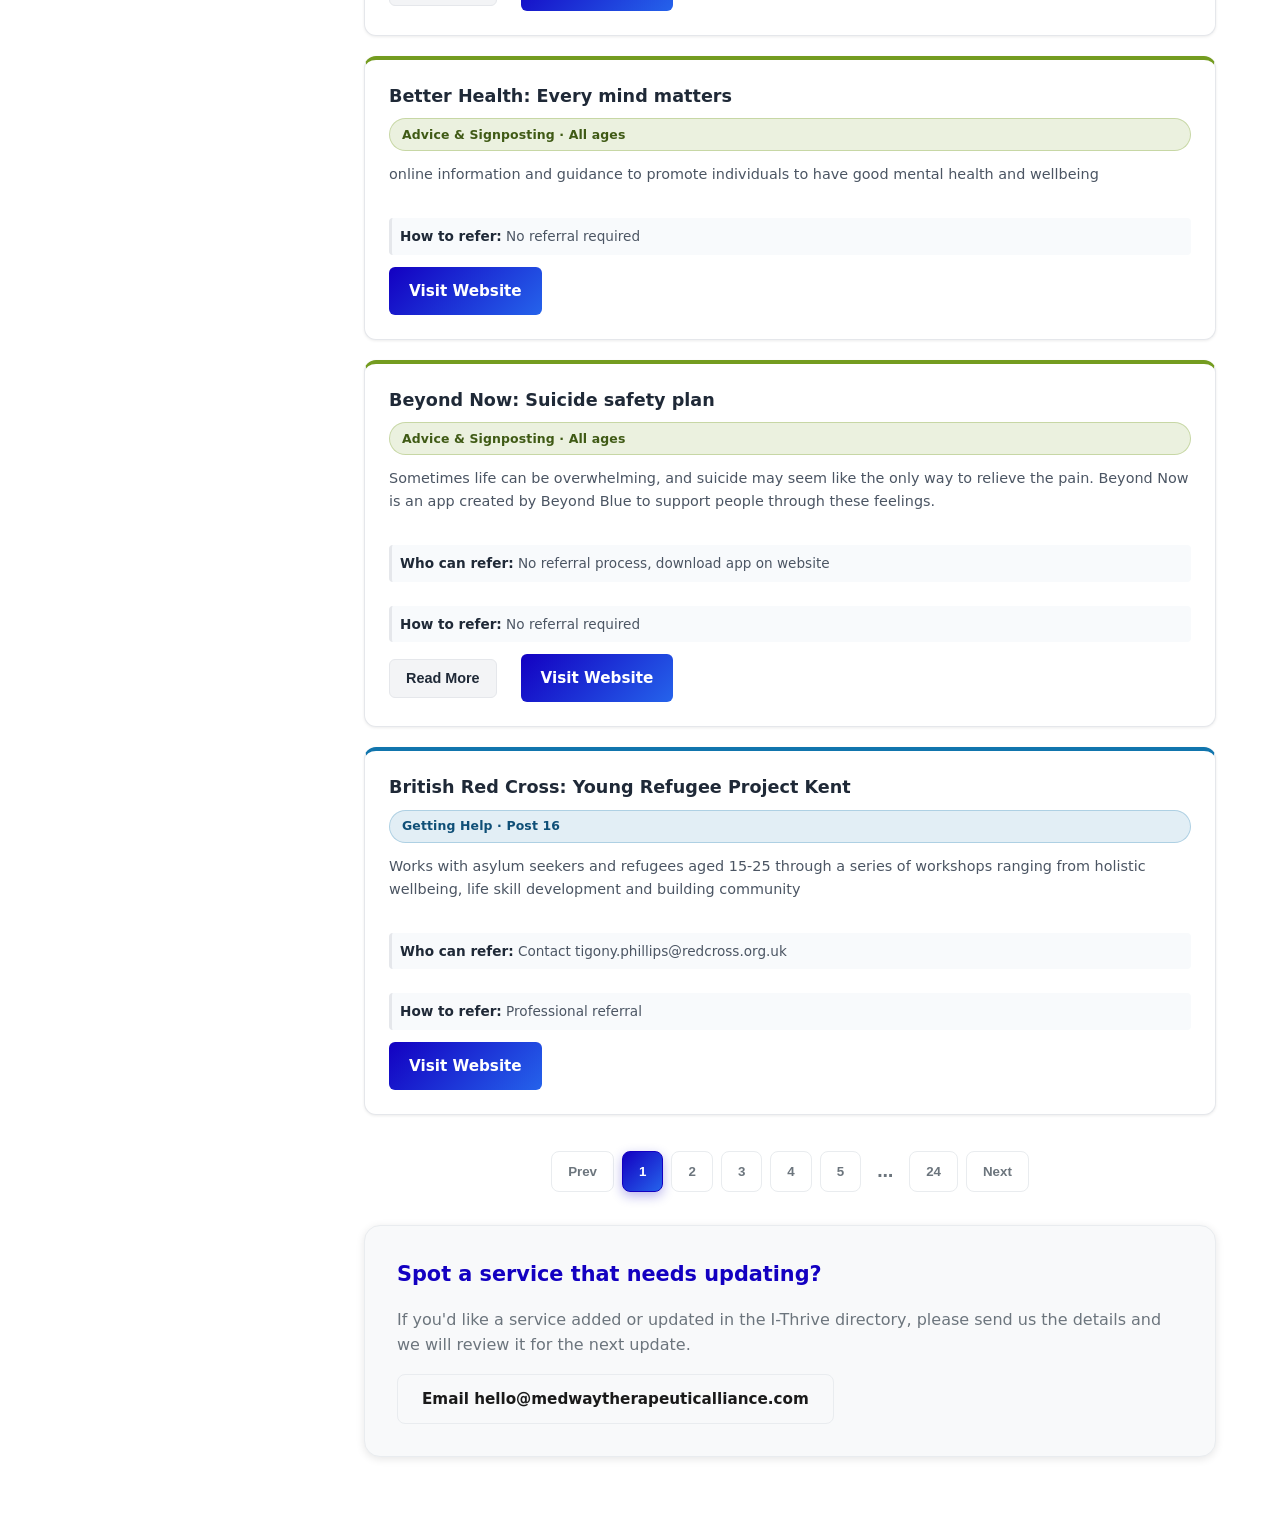
==== commit a6d88ce2: "Add files via upload" ====
--- a/index.html
+++ b/index.html
@@ -14,6 +14,21 @@
   <div id="site-header"></div>
 
   <main class="container wide">
+
+    <section class="thrive-info-section">
+      <div class="thrive-info-panel" id="thriveInfoPanel">
+        <div class="thrive-info-buttons">
+          <button type="button" class="thrive-info-btn thrive-info-yellow" data-info="whatIs">What is i-THRIVE?</button>
+          <button type="button" class="thrive-info-btn thrive-info-green" data-info="gettingAdvice">Getting advice</button>
+          <button type="button" class="thrive-info-btn thrive-info-blue" data-info="gettingHelp">Getting help</button>
+          <button type="button" class="thrive-info-btn thrive-info-purple" data-info="gettingMoreHelp">Getting more help</button>
+          <button type="button" class="thrive-info-btn thrive-info-orange" data-info="gettingRiskSupport">Getting risk support</button>
+        </div>
+        <div class="thrive-info-copy" id="thriveInfoCopy">
+          <p>Select a level above to see what it means.</p>
+        </div>
+      </div>
+    </section>
 
     <div class="directory-layout">
 
--- a/styles.css
+++ b/styles.css
@@ -294,6 +294,135 @@
   font-size: 1.05rem;
 }
 
+/* i-THRIVE info buttons */
+.thrive-info-section {
+  margin-bottom: 2rem;
+}
+
+.thrive-info-panel {
+  background: var(--bg-secondary);
+  border: 1px solid var(--border);
+  border-radius: 18px;
+  padding: 1.5rem;
+  box-shadow: 0 2px 12px rgba(0, 0, 0, 0.04);
+}
+
+.thrive-info-buttons {
+  display: flex;
+  flex-wrap: wrap;
+  gap: 0.75rem;
+  margin-bottom: 1.25rem;
+}
+
+.thrive-info-btn {
+  flex: 1 1 170px;
+  min-width: 140px;
+  border: 1px solid var(--border);
+  background: #fff;
+  color: var(--text);
+  border-radius: 999px;
+  padding: 0.9rem 1rem;
+  cursor: pointer;
+  font-weight: 700;
+  transition: all 0.2s ease;
+  text-align: center;
+}
+
+.thrive-info-btn:hover,
+.thrive-info-btn:focus-visible {
+  transform: translateY(-1px);
+  border-color: var(--accent);
+}
+
+.thrive-info-btn.active {
+  color: #ffffff;
+  border-color: transparent;
+}
+
+.thrive-info-yellow.active {
+  background: #fbbf24;
+}
+
+.thrive-info-green.active {
+  background: #4ade80;
+}
+
+.thrive-info-blue.active {
+  background: #60a5fa;
+}
+
+.thrive-info-purple.active {
+  background: #c084fc;
+}
+
+.thrive-info-orange.active {
+  background: #f97316;
+}
+
+.thrive-info-yellow {
+  color: #4f1f01;
+  background: #fbdb16;
+  border-color: rgba(251, 219, 22, 0.45);
+}
+
+.thrive-info-green {
+  color: #014019;
+  background: #749c20;
+  border-color: rgba(74, 222, 128, 0.35);
+}
+
+.thrive-info-blue {
+  color: #042437;
+  background: #1175ad;
+  border-color: rgba(96, 165, 250, 0.35);
+}
+
+.thrive-info-purple {
+  color: #1b0145;
+  background: #896e97;
+  border-color: rgba(192, 132, 252, 0.35);
+}
+
+.thrive-info-orange {
+  color: #3f1000;
+  background: #fc900a;
+  border-color: rgba(249, 115, 22, 0.35);
+}
+
+.thrive-info-copy {
+  min-height: 96px;
+  padding: 0.25rem 0.25rem 0 0.25rem;
+}
+
+.thrive-info-copy h3 {
+  margin-top: 0;
+  margin-bottom: 0.5rem;
+  font-size: 1.05rem;
+  color: var(--text);
+}
+
+.thrive-info-copy p {
+  margin: 0;
+  color: var(--text-muted);
+  line-height: 1.7;
+}
+
+@media (max-width: 768px) {
+  .thrive-info-btn {
+    flex: 1 1 calc(50% - 0.75rem);
+  }
+}
+
+@media (max-width: 520px) {
+  .thrive-info-buttons {
+    flex-direction: column;
+  }
+
+  .thrive-info-btn {
+    flex: 1 1 100%;
+  }
+}
+
 .support-box,
 .link-box {
   background: var(--bg-secondary);
@@ -388,6 +517,20 @@
   box-shadow: 0 2px 8px var(--shadow);
   height: fit-content;
   backdrop-filter: none;
+  min-width: 0;
+}
+
+.results {
+  min-width: 0;
+}
+
+.service-list,
+.support-box {
+  width: 100%;
+}
+
+.support-box {
+  box-sizing: border-box;
 }
 
 .filters h2 {
@@ -438,55 +581,194 @@
 }
 
 .service-card {
-  background: var(--bg);
+  background: #ffffff;
   border-radius: 12px;
-  padding: 0.9rem; /* reduced from 2rem */
-  margin-bottom: 1rem; /* reduced spacing */
-  border: 1px solid var(--border);
-  box-shadow: 0 1px 6px var(--shadow); /* lighter shadow */
-  transition: all 0.2s ease;
+  padding: 1.5rem;
+  margin-bottom: 1.25rem;
+  border: 1px solid #e5e7eb;
+  box-shadow: 0 1px 3px rgba(0, 0, 0, 0.08);
+  transition: all 0.3s ease;
   backdrop-filter: none;
+  display: flex;
+  flex-direction: column;
 }
 
 .service-card:hover {
-  transform: translateY(-2px);
-  border-color: var(--accent);
-  box-shadow: 0 6px 12px rgba(0,0,0,0.08);
-  background: linear-gradient(135deg, var(--bg), rgba(19, 0, 193, 0.02));
+  transform: translateY(-3px);
+  border-color: #d1d5db;
+  box-shadow: 0 10px 25px rgba(0, 0, 0, 0.1);
+  background: #ffffff;
 }
 
 .service-card h3 {
   margin-top: 0;
-  margin-bottom: 0.4rem; /* tighter spacing */
-  font-size: 1rem; /* smaller */
+  margin-bottom: 0.6rem;
+  font-size: 1.1rem;
   font-weight: 700;
-  color: var(--text);
+  color: #1f2937;
+  line-height: 1.4;
 }
 
 .meta {
-  font-size: 0.85rem; /* slightly smaller */
-  color: var(--text-muted);
-  margin-bottom: 0.5rem;
-  font-weight: 600;
+  font-size: 0.85rem;
+  color: #6b7280;
+  margin-bottom: 1rem;
+  font-weight: 500;
+  display: flex;
+  flex-wrap: wrap;
+  gap: 0.5rem;
 }
 
 .description {
-  font-size: 0.85rem;
-  color: var(--text-muted);
-  margin: 0 0 0.5rem 0;
+  font-size: 0.9rem;
+  color: #4b5563;
+  margin: 0 0 1.25rem 0;
   display: -webkit-box;
   -webkit-line-clamp: 3;
   -webkit-box-orient: vertical;
   line-clamp: 3;
   overflow: hidden;
+  transition: max-height 0.2s ease;
+  line-height: 1.6;
+  flex-grow: 1;
+}
+
+.description.expanded {
+  display: block;
+  -webkit-line-clamp: unset;
+  -webkit-box-orient: initial;
+  line-clamp: unset;
+  overflow: visible;
+}
+
+.referral-info {
+  font-size: 0.85rem;
+  color: #4b5563;
+  margin: 0.75rem 0;
+  line-height: 1.5;
+  padding: 0.5rem;
+  background: #f8fafc;
+  border-left: 3px solid #e5e7eb;
+  border-radius: 4px;
+}
+
+.referral-info strong {
+  color: #1f2937;
+  font-weight: 600;
+}
+
+.toggle-description {
+  background: #f3f4f6;
+  border: 1px solid #e5e7eb;
+  color: #1f2937;
+  font-weight: 600;
+  font-size: 0.9rem;
+  cursor: pointer;
+  padding: 0.65rem 1rem;
+  margin: 0 0.75rem 0 0;
+  text-decoration: none;
+  border-radius: 6px;
+  transition: all 0.2s ease;
+  display: inline-block;
+}
+
+.toggle-description:hover {
+  background: #e5e7eb;
+  border-color: #d1d5db;
+  color: #111827;
+  transform: translateY(-1px);
+}
+
+/* Card action buttons container */
+.card-actions {
+  display: flex;
+  gap: 0.75rem;
+  margin-top: auto;
+  align-items: center;
+  flex-wrap: wrap;
 }
 
 .service-link {
+  display: inline-flex;
+  align-items: center;
+  justify-content: center;
+  padding: 0.75rem 1.25rem;
+  border-radius: 6px;
+  background: linear-gradient(135deg, #1300c1, #2563eb);
+  color: #fff;
+  font-weight: 600;
+  text-decoration: none;
+  transition: all 0.2s ease;
+  font-size: 0.95rem;
+  border: none;
+}
+
+.service-link:hover {
+  background: linear-gradient(135deg, #0a00a8, #1e40af);
+  transform: translateY(-2px);
+  box-shadow: 0 4px 12px rgba(19, 0, 193, 0.3);
+}
+
+.support-need-pill {
+  display: inline-flex;
+  align-items: center;
+  padding: 0.35rem 0.75rem;
+  border-radius: 999px;
+  font-size: 0.78rem;
   font-weight: 700;
-  text-decoration: none;
-  color: var(--accent);
-  transition: color 0.2s ease;
-  font-size: 0.95rem;
+  letter-spacing: 0.01em;
+  margin-bottom: 0.75rem;
+  border: 1px solid transparent;
+}
+
+.service-card.support-need-thriving {
+  border-top: 4px solid #fbdb16;
+}
+
+.service-card.support-need-getting-help {
+  border-top: 4px solid #1175ad;
+}
+
+.service-card.support-need-advice-signposting {
+  border-top: 4px solid #749c20;
+}
+
+.service-card.support-need-risk-support {
+  border-top: 4px solid #fc900a;
+}
+
+.service-card.support-need-getting-more-help {
+  border-top: 4px solid #896e97;
+}
+
+.support-need-pill.support-need-thriving {
+  background: rgba(251, 219, 22, 0.15);
+  color: #a17f00;
+  border-color: rgba(251, 219, 22, 0.3);
+}
+
+.support-need-pill.support-need-getting-help {
+  background: rgba(17, 117, 173, 0.12);
+  color: #0f4f77;
+  border-color: rgba(17, 117, 173, 0.25);
+}
+
+.support-need-pill.support-need-advice-signposting {
+  background: rgba(116, 156, 32, 0.14);
+  color: #3f5a15;
+  border-color: rgba(116, 156, 32, 0.3);
+}
+
+.support-need-pill.support-need-risk-support {
+  background: rgba(252, 144, 10, 0.14);
+  color: #7a4904;
+  border-color: rgba(252, 144, 10, 0.28);
+}
+
+.support-need-pill.support-need-getting-more-help {
+  background: rgba(137, 110, 151, 0.14);
+  color: #5d4770;
+  border-color: rgba(137, 110, 151, 0.28);
 }
 
 /* =========================
@@ -499,64 +781,222 @@
   position: sticky;
   top: 0;
   z-index: 1000;
-  backdrop-filter: none;
   box-shadow: 0 2px 8px var(--shadow);
 }
 
 .header-inner {
   max-width: 1200px;
   margin: 0 auto;
-  padding: 1rem 1.5rem;
+
+  padding: 0.75rem 1.25rem;
+
+  display: grid;
+  grid-template-columns: 240px minmax(320px, 1fr) 240px;
+  align-items: center;
+
+  gap: 1.5rem;
+}
+
+/* Left */
+
+.header-left {
   display: flex;
+  flex-direction: column;
+  align-items: flex-start;
+  gap: 0.35rem;
+
+  min-width: 0;
+}
+
+/* Center */
+
+.header-center {
+  display: flex;
+  justify-content: center;
   align-items: center;
-  justify-content: space-between;
+
+  width: 100%;
+  min-width: 0;
+}
+
+/* Right */
+
+.header-right {
+  display: flex;
+  justify-content: flex-end;
+  align-items: center;
+
+  min-width: 0;
+}
+
+/* Logos */
+
+.nk-logo-link {
+  display: inline-flex;
+  align-items: center;
+}
+
+.nk-logo,
+.thrive-logo {
+  max-height: 52px;
+  width: auto;
+  object-fit: contain;
+  display: block;
+}
+
+/* Back link */
+
+.back-link {
+  width: auto;
+}
+
+.back-link a {
+  display: inline-flex;
+  align-items: center;
+  gap: 0.35rem;
+
+  padding: 0.35rem 0.7rem;
+
+  background: var(--bg-secondary);
+  border-radius: 999px;
+
+  color: var(--text-muted);
+  text-decoration: none;
+
+  font-size: 0.82rem;
+  font-weight: 600;
+
+  transition:
+    background 0.2s ease,
+    color 0.2s ease;
+}
+
+.back-link a:hover,
+.back-link a:focus-visible {
+  background: var(--accent-light);
+  color: var(--accent);
 }
 
 /* Brand */
+
 .brand {
   display: flex;
   align-items: center;
-  gap: 1rem;
-}
-
-.logo-circle {
-  width: 42px;
-  height: 42px;
-  border-radius: 50%;
-  background: linear-gradient(135deg, var(--accent), var(--accent-secondary));
-  box-shadow: 0 4px 12px rgba(19, 0, 193, 0.25);
-  animation: glow 3s ease-in-out infinite;
-}
-
-@keyframes glow {
-  0%, 100% { box-shadow: 0 4px 12px rgba(19, 0, 193, 0.25); }
-  50% { box-shadow: 0 8px 20px rgba(19, 0, 193, 0.35); }
+  gap: 0.75rem;
 }
 
 .brand-text {
-  font-size: 1.2rem;
+  font-size: 1.1rem;
   font-weight: 800;
-  letter-spacing: -0.5px;
-  color: var(--text);
-  background: linear-gradient(135deg, var(--accent), var(--accent-secondary));
+  line-height: 1.1;
+
+  background: linear-gradient(
+    135deg,
+    var(--accent),
+    var(--accent-secondary)
+  );
+
   -webkit-background-clip: text;
   -webkit-text-fill-color: transparent;
   background-clip: text;
 }
 
+/* Search */
+
+.search-container {
+  width: 100%;
+  max-width: 560px;
+
+  display: flex;
+  align-items: center;
+
+  padding: 0.45rem 0.7rem;
+
+  background: var(--bg);
+
+  border: 1px solid var(--border);
+  border-radius: 999px;
+
+  transition:
+    border-color 0.2s ease,
+    box-shadow 0.2s ease;
+}
+
+.search-container:focus-within {
+  border-color: var(--accent);
+  box-shadow: 0 0 0 3px var(--accent-light);
+}
+
+.search-input {
+  flex: 1;
+
+  border: none;
+  outline: none;
+
+  background: transparent;
+
+  color: var(--text);
+
+  font-size: 0.95rem;
+  font-weight: 500;
+
+  min-width: 0;
+}
+
+.search-input::placeholder {
+  color: var(--text-muted);
+}
+
+.search-btn {
+  display: flex;
+  align-items: center;
+  justify-content: center;
+
+  border: none;
+  background: transparent;
+
+  padding: 0.25rem;
+
+  cursor: pointer;
+
+  color: var(--text-muted);
+
+  transition: color 0.2s ease;
+}
+
+.search-btn:hover {
+  color: var(--accent);
+}
+
+.search-icon {
+  width: 20px;
+  height: 20px;
+}
+
+/* Fix giant right logo */
+
+.thrive-logo {
+  max-height: 52px;
+}
+
 /* Navigation */
+
 .main-nav {
   display: flex;
   align-items: center;
-  gap: 2.5rem;
+  gap: 2rem;
 }
 
 .main-nav a {
   position: relative;
+
   font-size: 0.95rem;
   font-weight: 600;
+
   text-decoration: none;
-  color: var(--text-muted);
+
+  color: var(--text-muted);
+
   transition: color 0.2s ease;
 }
 
@@ -566,12 +1006,20 @@
 
 .main-nav a::after {
   content: "";
+
   position: absolute;
   left: 0;
   bottom: -8px;
+
   width: 0;
   height: 2px;
-  background: linear-gradient(90deg, var(--accent), var(--accent-secondary));
+
+  background: linear-gradient(
+    90deg,
+    var(--accent),
+    var(--accent-secondary)
+  );
+
   transition: width 0.3s ease;
 }
 
@@ -579,74 +1027,25 @@
   width: 100%;
 }
 
-/* Search container */
-.search-container {
-  display: flex;
-  align-items: center;
-  background: var(--bg);
-  border: 1px solid var(--border);
-  border-radius: 8px;
-  padding: 0.5rem;
-  max-width: 400px;
-  width: 100%;
-  transition: border-color 0.2s ease;
-}
-
-.search-container:focus-within {
-  border-color: var(--accent);
-  box-shadow: 0 0 0 3px var(--accent-light);
-}
-
-.search-input {
-  flex: 1;
-  border: none;
-  outline: none;
-  background: transparent;
-  font-size: 0.95rem;
-  color: var(--text);
-  padding: 0;
-}
-
-.search-input::placeholder {
-  color: var(--text-muted);
-}
-
-.search-btn {
-  background: none;
-  border: none;
-  cursor: pointer;
-  padding: 0.25rem;
-  display: flex;
-  align-items: center;
-  justify-content: center;
-  color: var(--text-muted);
-  transition: color 0.2s ease;
-}
-
-.search-btn:hover {
-  color: var(--accent);
-}
-
-.search-icon {
-  width: 20px;
-  height: 20px;
-}
-
-.thrive-logo {
-  max-height: 8vh;
-}
-
 /* Secondary button */
+
 .secondary-btn {
   background: var(--bg-secondary);
   color: var(--text);
+
   border: 1px solid var(--border);
+
   padding: 0.75rem 1.5rem;
+
   font-size: 0.95rem;
   font-weight: 600;
+
   border-radius: 8px;
+
   cursor: pointer;
+
   transition: all 0.2s ease;
+
   text-decoration: none;
   display: inline-block;
 }
@@ -654,21 +1053,29 @@
 .secondary-btn:hover {
   background: var(--accent);
   color: #fff;
+
   border-color: var(--accent);
+
   transform: translateY(-1px);
+
   box-shadow: 0 4px 12px rgba(19, 0, 193, 0.2);
 }
 
 /* Pagination controls */
+
 .pagination-controls {
   display: flex;
   justify-content: space-between;
   align-items: center;
+
   margin-bottom: 1.5rem;
   padding: 1rem;
+
   background: var(--bg);
+
   border-radius: 12px;
   border: 1px solid var(--border);
+
   box-shadow: 0 2px 8px var(--shadow);
 }
 
@@ -680,38 +1087,53 @@
 
 .pagination-controls select {
   padding: 0.5rem 0.75rem;
+
   border-radius: 6px;
   border: 1px solid var(--border);
+
   background: var(--bg);
   color: var(--text);
+
   font-weight: 500;
+
   transition: border-color 0.2s ease;
 }
 
 .pagination-controls select:focus {
   outline: none;
+
   border-color: var(--accent);
+
   box-shadow: 0 0 0 3px var(--accent-light);
 }
 
 /* Pagination */
+
 .pagination {
   display: flex;
   justify-content: center;
   align-items: center;
+
   gap: 0.5rem;
+
   margin-top: 2rem;
 }
 
 .page-btn {
   padding: 0.75rem 1rem;
+
   border-radius: 8px;
   border: 1px solid var(--border);
+
   background: var(--bg);
   color: var(--text-muted);
+
   cursor: pointer;
+
   font-weight: 600;
+
   transition: all 0.2s ease;
+
   min-width: 40px;
   text-align: center;
 }
@@ -719,13 +1141,21 @@
 .page-btn:hover {
   border-color: var(--accent);
   color: var(--accent);
+
   transform: translateY(-1px);
 }
 
 .page-btn.page-active {
-  background: linear-gradient(135deg, var(--accent), var(--accent-secondary));
+  background: linear-gradient(
+    135deg,
+    var(--accent),
+    var(--accent-secondary)
+  );
+
   border-color: var(--accent);
+
   color: #fff;
+
   box-shadow: 0 4px 12px rgba(19, 0, 193, 0.3);
 }
 
@@ -736,16 +1166,36 @@
 
 .page-ellipsis {
   padding: 0.75rem 0.5rem;
-  color: var(--text-muted);
+
+  color: var(--text-muted);
+
   font-weight: 600;
 }
 
-/* Responsive Design */
+/* =========================
+   Responsive Design
+   ========================= */
+
+@media (max-width: 900px) {
+
+  .header-inner {
+    grid-template-columns: 220px minmax(260px, 1fr) 200px;
+    gap: 1rem;
+  }
+
+  .brand-text {
+    font-size: 1rem;
+  }
+
+  .nk-logo,
+  .thrive-logo {
+    max-height: 46px;
+  }
+}
+
 @media (max-width: 768px) {
-  .container {
-    padding: 2rem 1rem;
-  }
-
+
+  .container,
   .container.wide {
     padding: 2rem 1rem;
   }
@@ -756,18 +1206,18 @@
   }
 
   .filters {
-    order: 2; /* Filters below results on mobile */
+    order: 1;
     padding: 1.5rem;
   }
 
   .results {
-    order: 1;
+    order: 2;
   }
 
   .pagination-controls {
     flex-direction: column;
     gap: 1rem;
-    align-items: flex-start;
+    align-items: stretch;
   }
 
   .pagination {
@@ -782,51 +1232,103 @@
 
   .service-card {
     padding: 1rem;
+    word-break: break-word;
   }
 
   .service-card h3 {
     font-size: 1.1rem;
   }
 
-  .meta {
-    font-size: 0.9rem;
-  }
-
+  .meta,
   .description {
     font-size: 0.9rem;
   }
 
+  .description {
+    word-break: break-word;
+  }
+
+  .support-box {
+    padding: 1.5rem;
+  }
+
+  .support-box p {
+    margin-bottom: 1rem;
+  }
+
+  .support-box .secondary-btn {
+    width: 100%;
+    max-width: 100%;
+    text-align: center;
+  }
+
+  /* MOBILE HEADER */
+
+  .site-header {
+    position: relative;
+  }
+
   .header-inner {
-    padding: 0.75rem 1rem;
-    flex-wrap: wrap;
+    grid-template-columns: 1fr;
+
+    text-align: center;
+
     gap: 1rem;
-  }
-
-  .main-nav {
-    gap: 1.5rem;
+
+    padding: 1rem;
+  }
+
+  .header-left,
+  .header-center,
+  .header-right {
+    width: 100%;
+
+    justify-content: center;
+    align-items: center;
+  }
+
+  .header-left {
+    order: 1;
+    text-align: center;
+  }
+
+  .header-center {
+    order: 2;
+  }
+
+  .header-right {
+    order: 3;
+  }
+
+  .back-link {
+    display: flex;
+    justify-content: center;
+  }
+
+  .search-container {
+    max-width: 100%;
+  }
+
+  .nk-logo,
+  .thrive-logo {
+    max-height: 42px;
   }
 
   .brand {
-    gap: 0.75rem;
+    justify-content: center;
   }
 
   .brand-text {
     font-size: 1rem;
   }
 
-  .logo-circle {
-    width: 36px;
-    height: 36px;
-  }
-
-  .search-container {
-    max-width: none;
-    width: 100%;
-    order: -1; /* Move search to top on mobile */
+  .search-input {
+    font-size: 0.9rem;
   }
 }
 
 @media (max-width: 480px) {
+
   .hero h1 {
     font-size: 2.5rem;
   }
@@ -843,16 +1345,56 @@
     font-size: 1.75rem;
   }
 
-  .footer nav {
-    flex-direction: column;
-    gap: 1rem;
-  }
-
+  .footer nav,
   .main-nav {
     flex-direction: column;
     gap: 1rem;
   }
 
-  /* For mobile nav, perhaps add a hamburger, but for now, keep simple */
-}
-
+  .support-box {
+    padding: 1.25rem;
+  }
+
+  .support-box h3 {
+    font-size: 1.15rem;
+  }
+
+  .support-box .secondary-btn {
+    display: block;
+    width: 100%;
+  }
+
+  .filters,
+  .results,
+  .service-card,
+  .support-box {
+    min-width: 0;
+  }
+
+  .header-inner {
+    padding: 0.85rem;
+    gap: 0.85rem;
+  }
+
+  .nk-logo,
+  .thrive-logo {
+    max-height: 38px;
+  }
+
+  .brand-text {
+    font-size: 0.95rem;
+  }
+
+  .search-container {
+    padding: 0.4rem 0.6rem;
+  }
+
+  .search-input {
+    font-size: 0.88rem;
+  }
+
+  .back-link a {
+    font-size: 0.78rem;
+    padding: 0.3rem 0.6rem;
+  }
+}
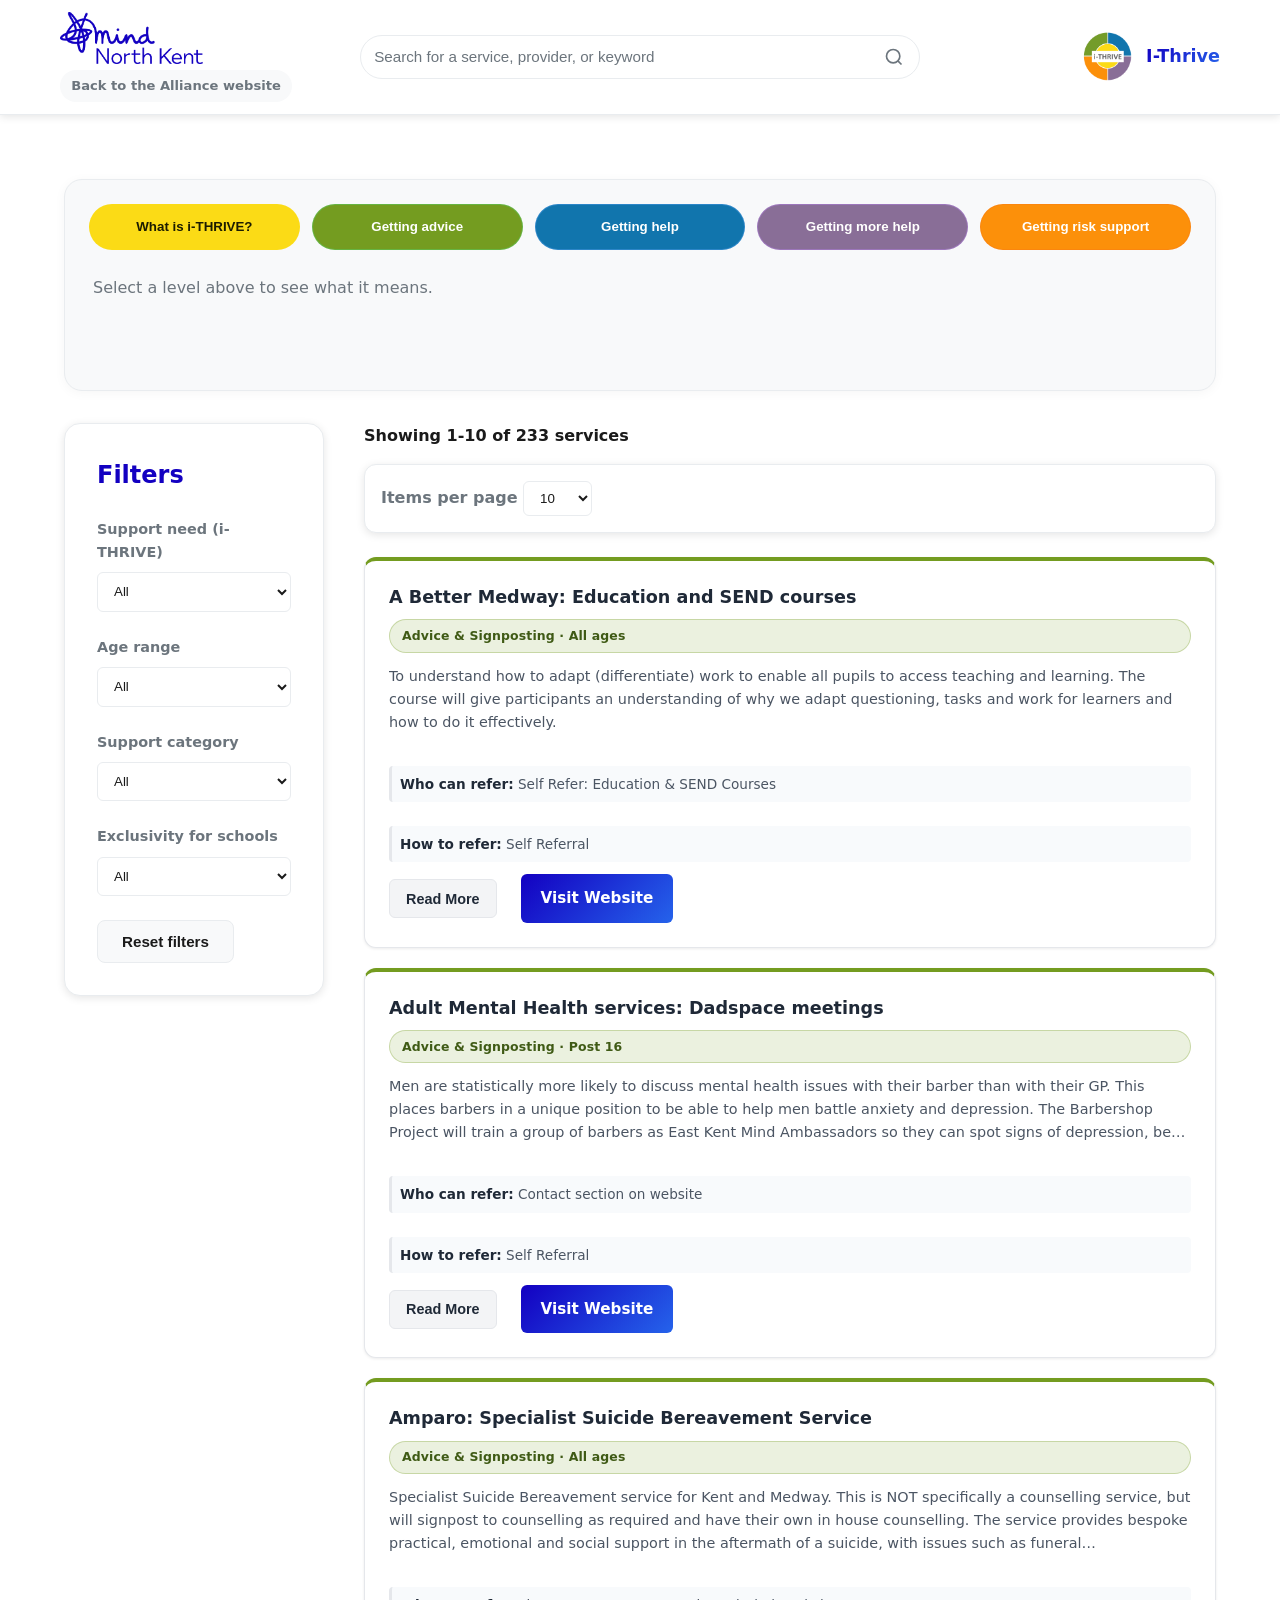
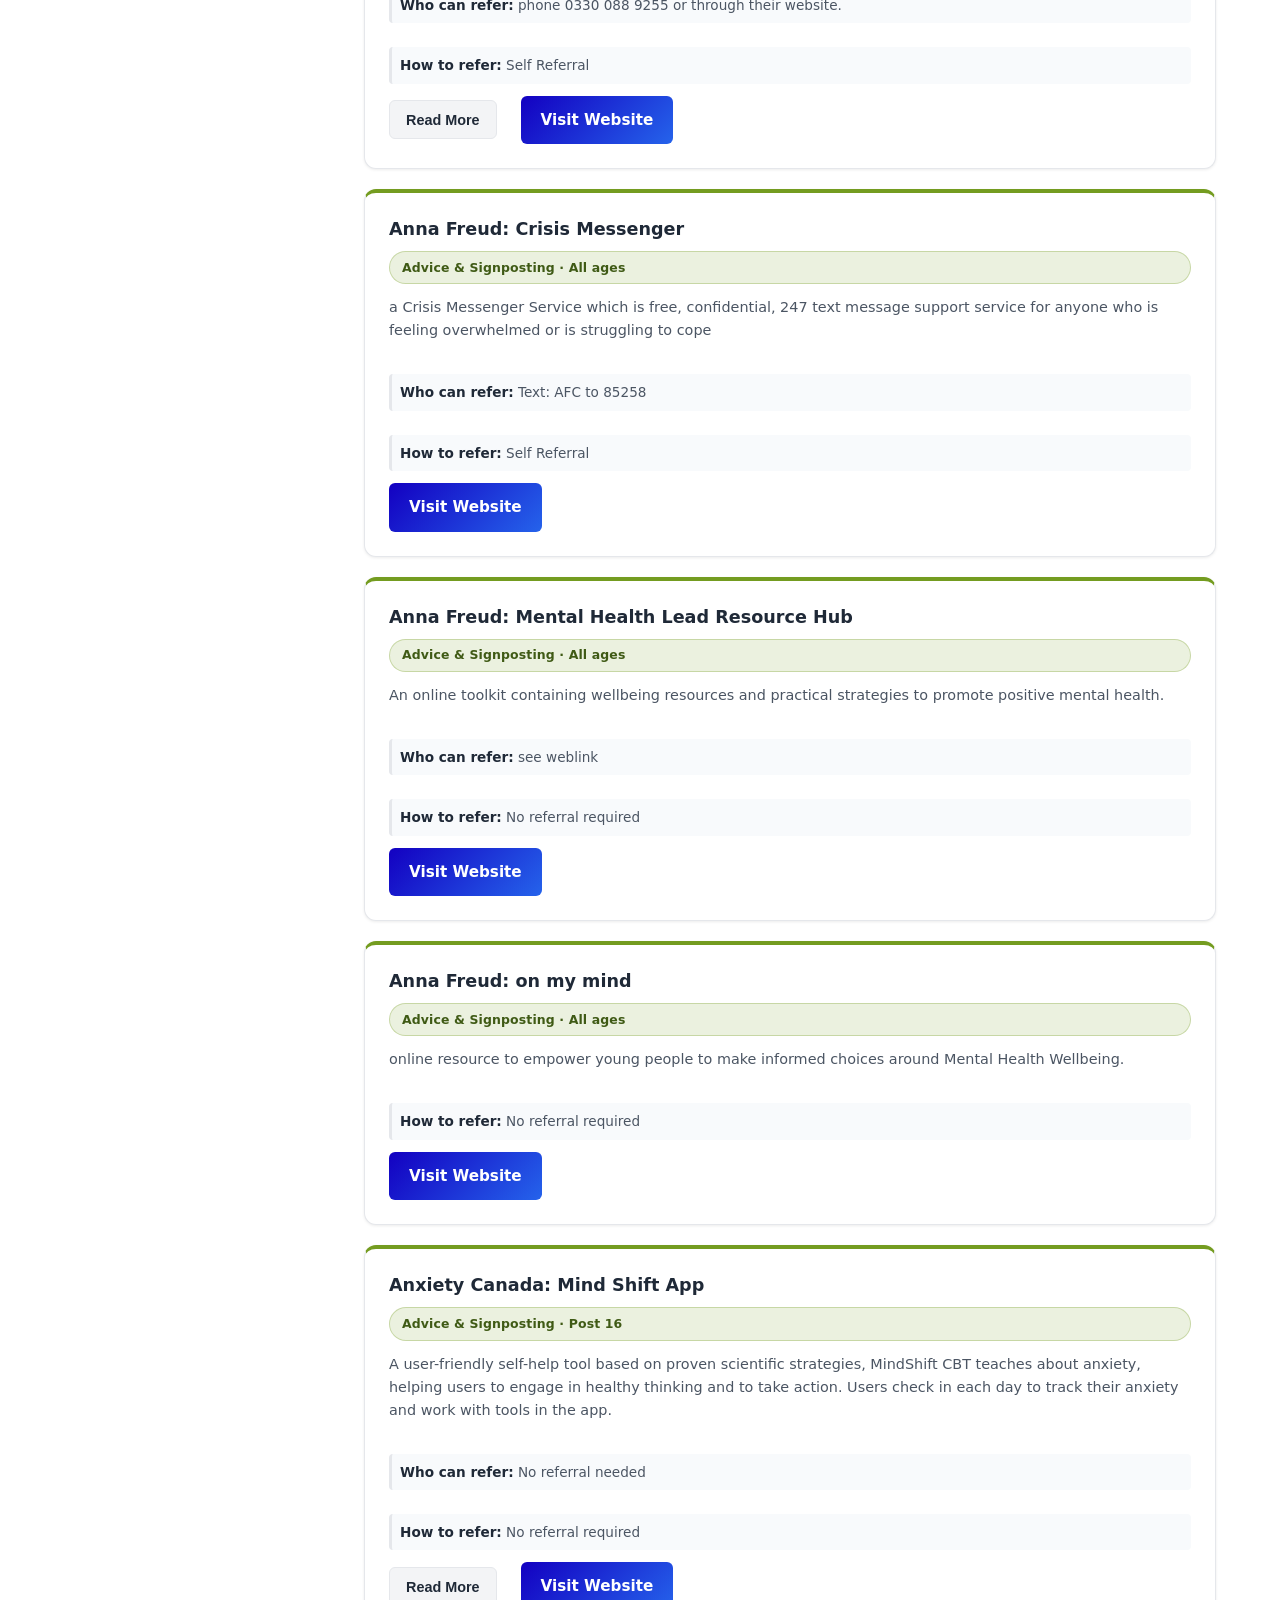
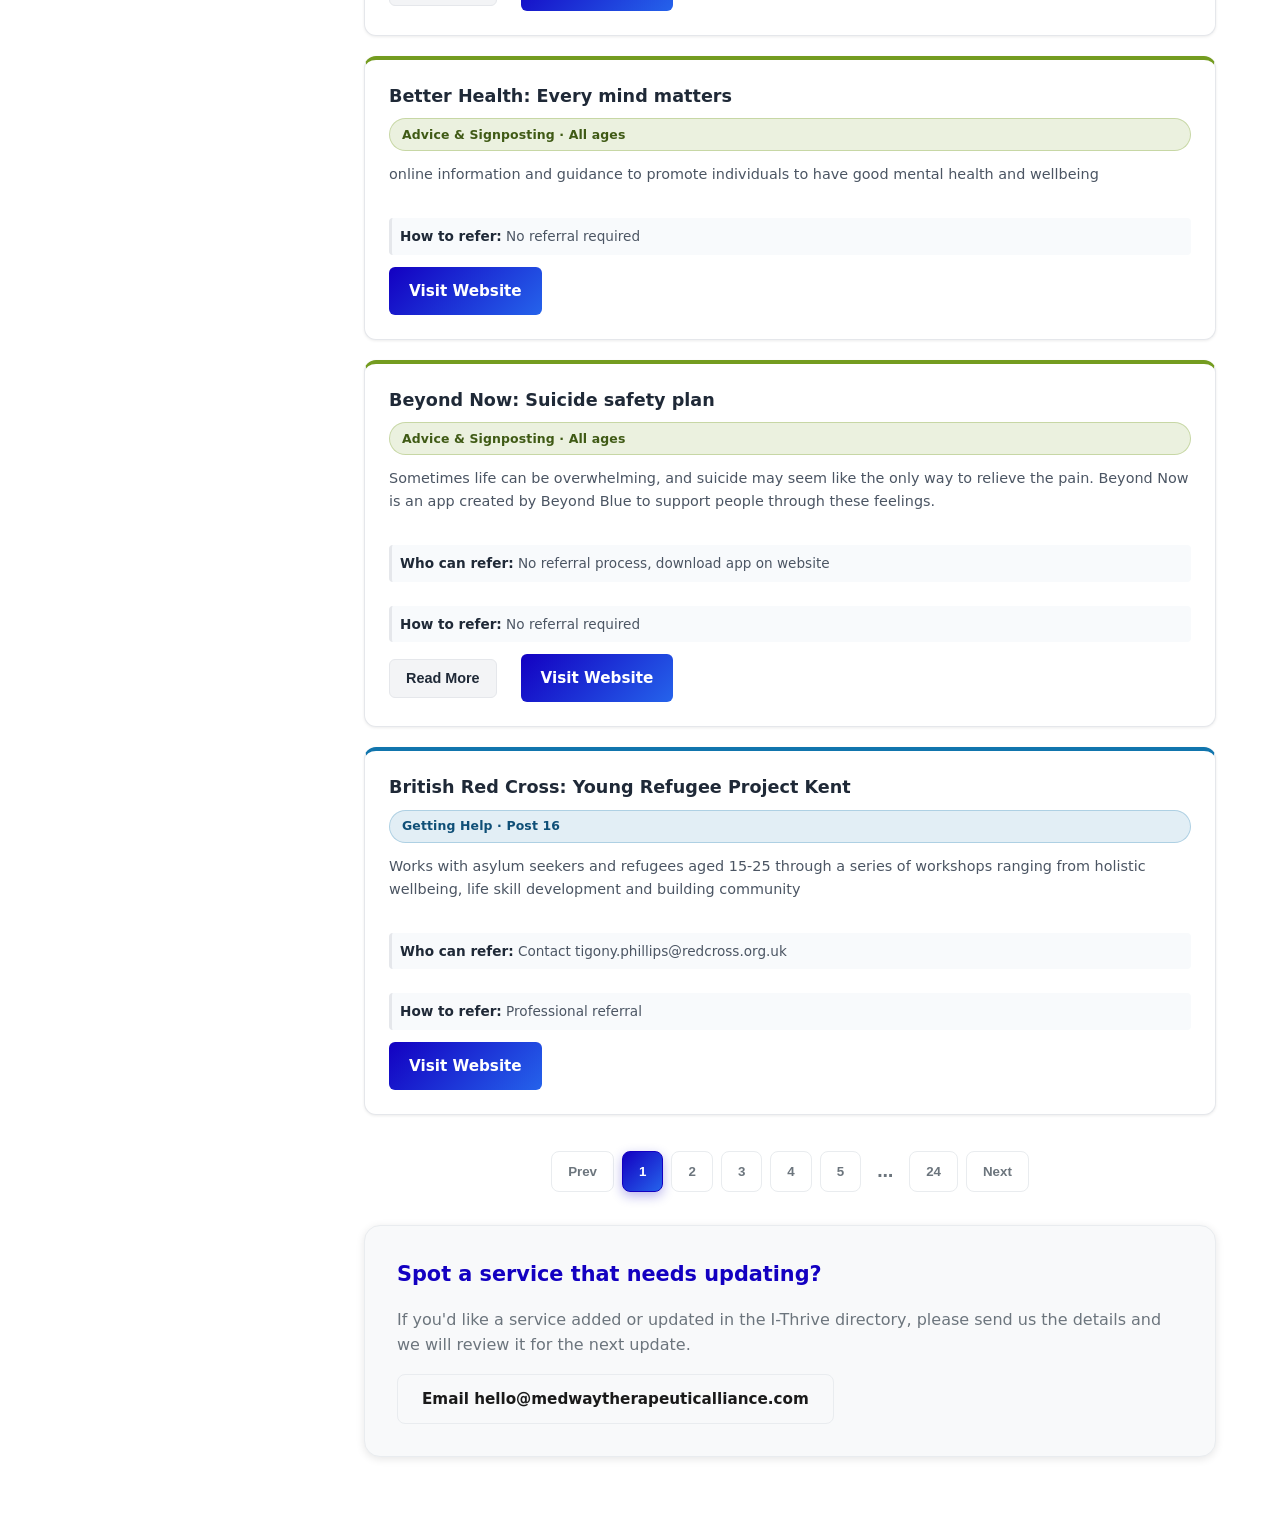
==== commit d1abfd8c: "Add files via upload" ====
--- a/index.html
+++ b/index.html
@@ -3,7 +3,7 @@
 <head>
   <meta charset="UTF-8" />
   <meta name="viewport" content="width=device-width, initial-scale=1.0" />
-  <title>I-Thrive Directory | Service Directory</title>
+  <title>I-Thrive | Service Directory</title>
   <link rel="icon" type="image/x-icon" href="Photos/I-Thrive-logo.png">
   <link rel="stylesheet" href="styles.css" />
 </head>
@@ -40,7 +40,6 @@
           Support need (i-THRIVE)
           <select id="filterThrive">
             <option value="">All</option>
-            <option>Thriving</option>
             <option>Advice & Signposting</option>
             <option>Getting Help</option>
             <option>Getting More Help</option>
--- a/styles.css
+++ b/styles.css
@@ -335,7 +335,7 @@
 }
 
 .thrive-info-btn.active {
-  color: #ffffff;
+  color: #070000;
   border-color: transparent;
 }
 
@@ -360,31 +360,31 @@
 }
 
 .thrive-info-yellow {
-  color: #4f1f01;
+  color: #1c1c00;
   background: #fbdb16;
   border-color: rgba(251, 219, 22, 0.45);
 }
 
 .thrive-info-green {
-  color: #014019;
+  color: #fffffe;
   background: #749c20;
   border-color: rgba(74, 222, 128, 0.35);
 }
 
 .thrive-info-blue {
-  color: #042437;
+  color: #fffffe;
   background: #1175ad;
   border-color: rgba(96, 165, 250, 0.35);
 }
 
 .thrive-info-purple {
-  color: #1b0145;
+  color: #fffffe;
   background: #896e97;
   border-color: rgba(192, 132, 252, 0.35);
 }
 
 .thrive-info-orange {
-  color: #3f1000;
+  color: #fffffe;
   background: #fc900a;
   border-color: rgba(249, 115, 22, 0.35);
 }
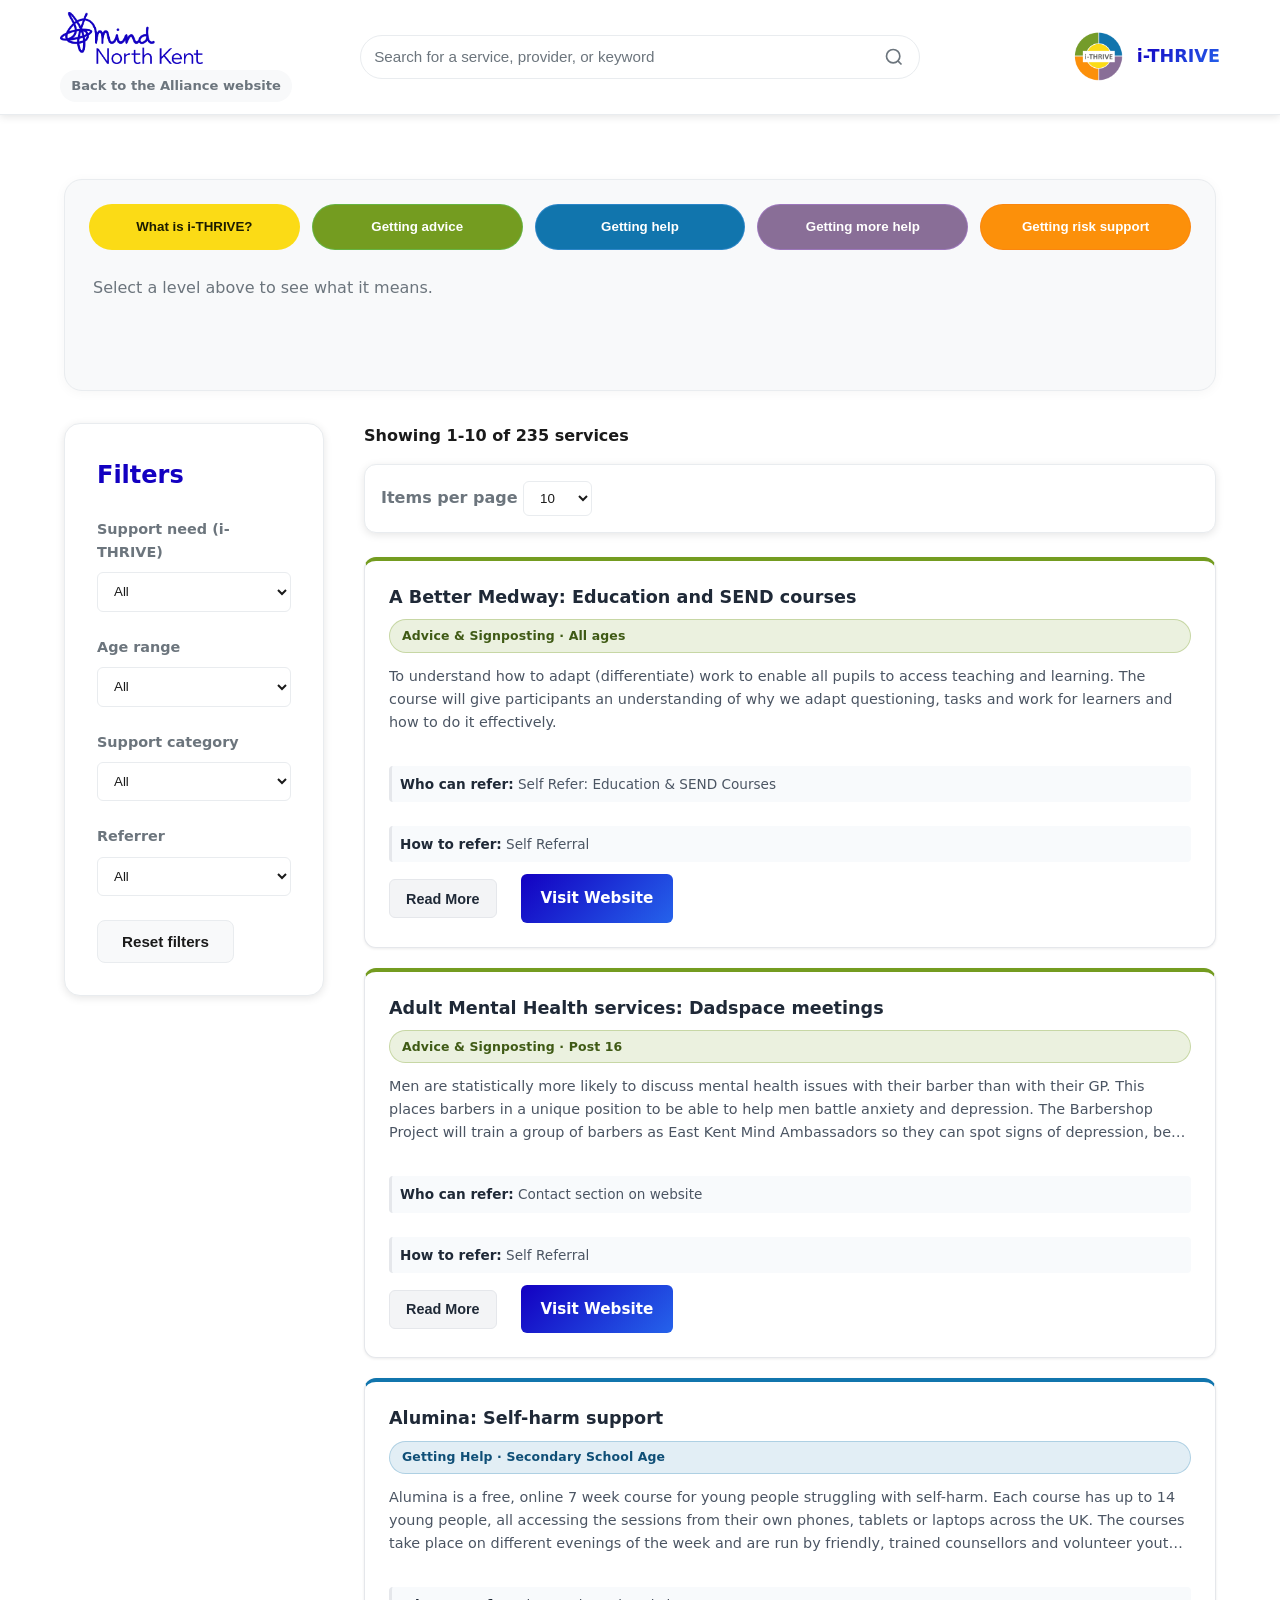
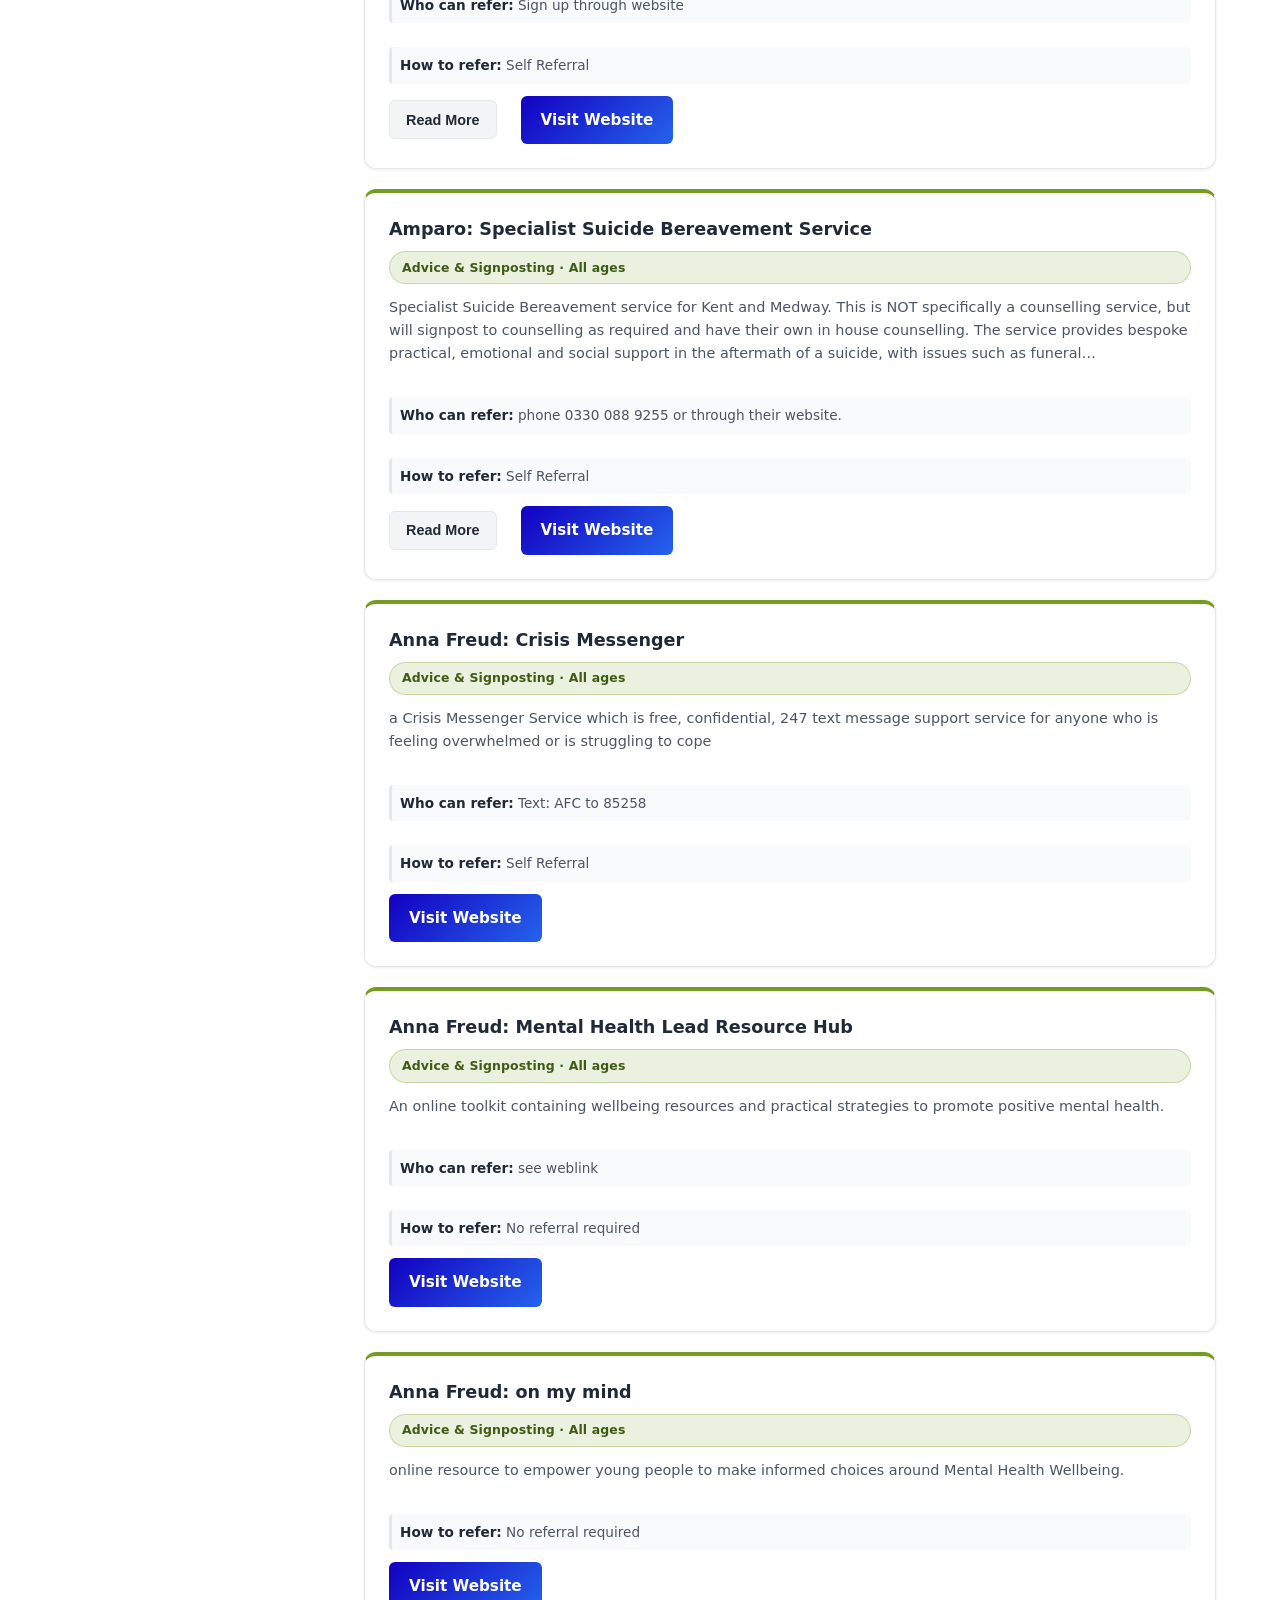
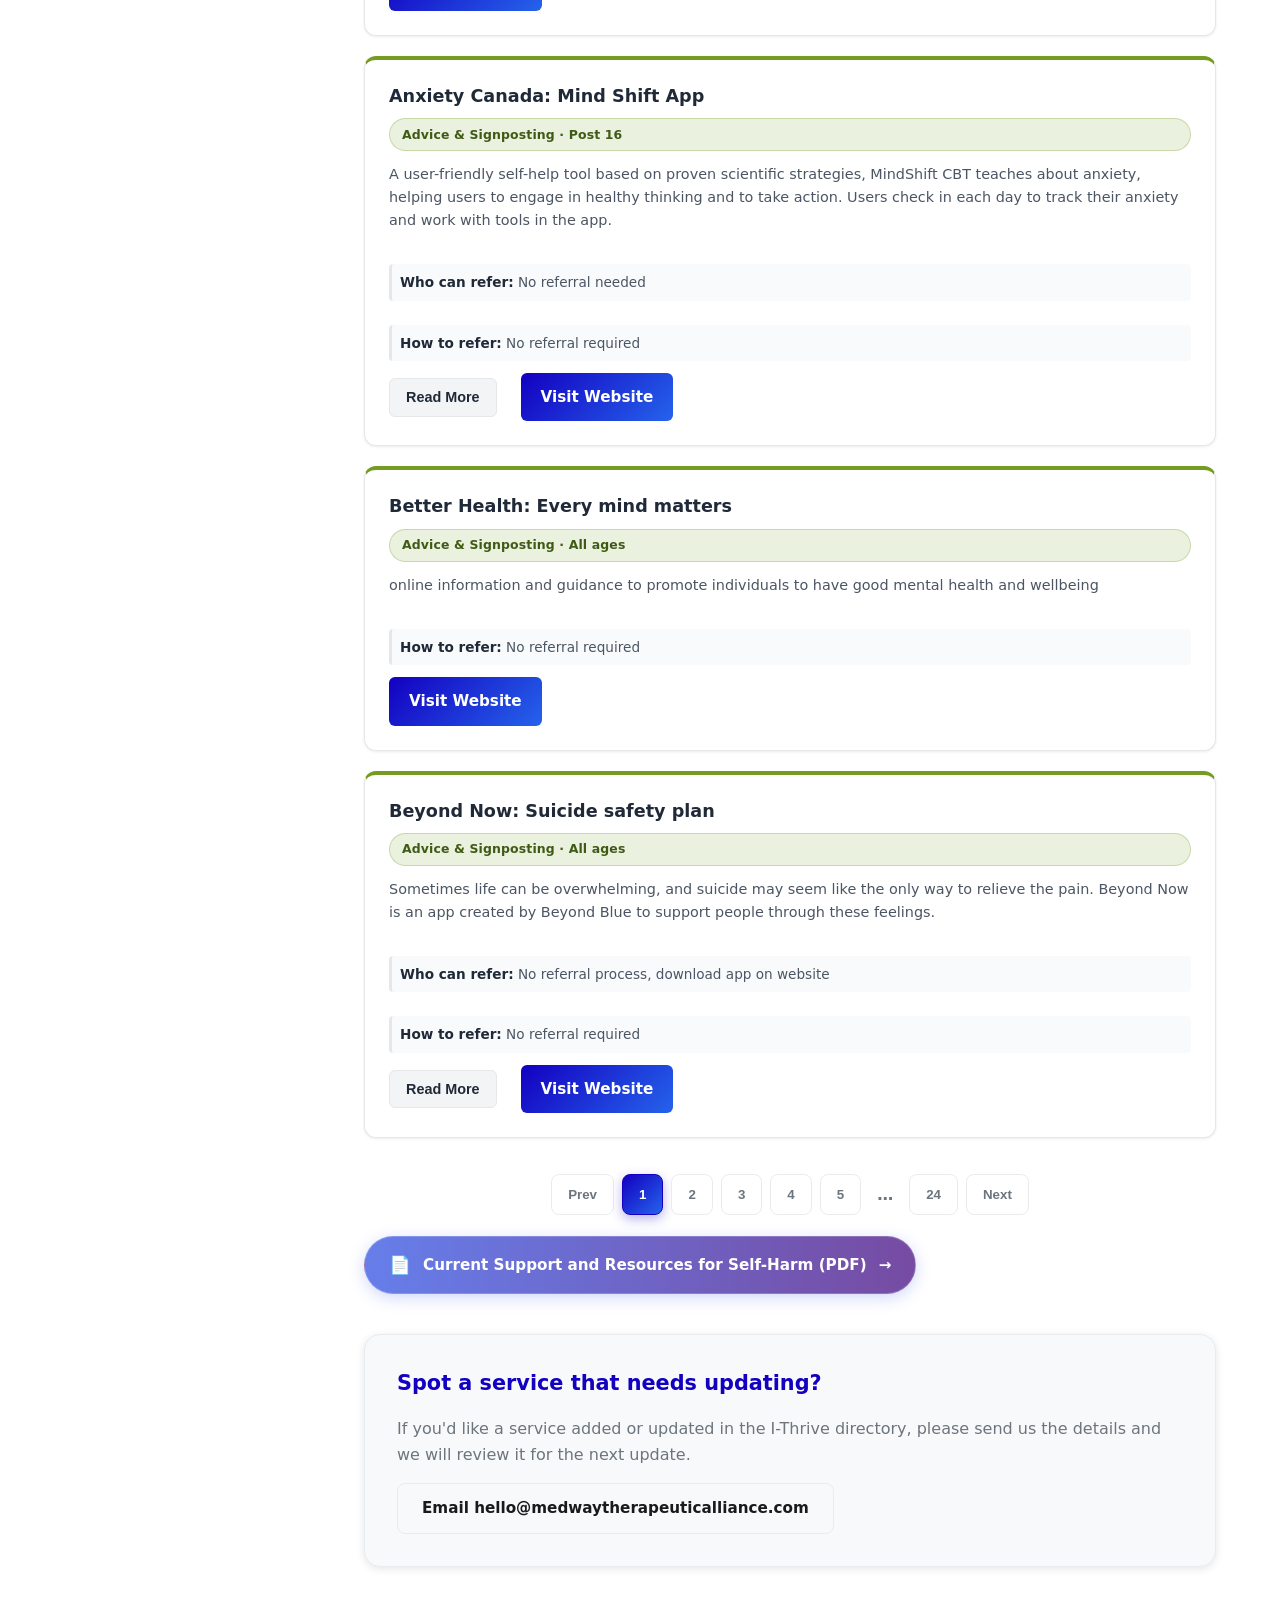
==== commit 1b4b16d4: "Add files via upload" ====
--- a/index.html
+++ b/index.html
@@ -29,6 +29,8 @@
         </div>
       </div>
     </section>
+
+   
 
     <div class="directory-layout">
 
@@ -67,11 +69,9 @@
         </label>
 
         <label>
-          Exclusivity for schools
-          <select id="filterSchool">
+          Referrer
+          <select id="filterReferrer">
             <option value="">All</option>
-            <option value="Y">Yes</option>
-            <option value="N">No</option>
           </select>
         </label>
 
@@ -106,6 +106,14 @@
         </ul>
         <div id="pagination" class="pagination"></div>
 
+         <section class="resource-banner">
+      <a href="https://democracy.medway.gov.uk/mgconvert2pdf.aspx?id=72454&nobdr=2" class="resource-link" target="_blank" rel="noopener noreferrer">
+        <span class="resource-icon">📄</span>
+        <span class="resource-text">Current Support and Resources for Self-Harm (PDF)</span>
+        <span class="resource-arrow">→</span>
+      </a>
+    </section>
+
         <div class="support-box">
           <h3>Spot a service that needs updating?</h3>
           <p>If you'd like a service added or updated in the I-Thrive directory, please send us the details and we will review it for the next update.</p>
--- a/styles.css
+++ b/styles.css
@@ -423,6 +423,52 @@
   }
 }
 
+/* Resource banner */
+.resource-banner {
+  margin-bottom: 2.5rem;
+  margin-top: 1rem;
+  text-align: center;
+  align-items: center;
+  justify-content: center;
+}
+
+.resource-link {
+  display: flex;
+  align-items: center;
+  gap: 0.75rem;
+  padding: 0.875rem 1.5rem;
+  background: linear-gradient(90deg, #667eea 0%, #764ba2 100%);
+  color: white;
+  text-decoration: none;
+  border-radius: 999px;
+  font-weight: 600;
+  font-size: 0.95rem;
+  transition: all 0.3s ease;
+  width: fit-content;
+  box-shadow: 0 4px 15px rgba(102, 126, 234, 0.3);
+  border: 1px solid rgba(255, 255, 255, 0.2);
+}
+
+.resource-link:hover {
+  transform: translateX(4px);
+  box-shadow: 0 6px 20px rgba(102, 126, 234, 0.4);
+  border-color: rgba(255, 255, 255, 0.4);
+}
+
+.resource-icon {
+  font-size: 1.1rem;
+  display: inline-flex;
+}
+
+.resource-arrow {
+  transition: transform 0.3s ease;
+  font-weight: 700;
+}
+
+.resource-link:hover .resource-arrow {
+  transform: translateX(2px);
+}
+
 .support-box,
 .link-box {
   background: var(--bg-secondary);
@@ -1248,6 +1294,13 @@
     word-break: break-word;
   }
 
+  .resource-link {
+    padding: 0.75rem 1.25rem;
+    font-size: 0.9rem;
+    width: 100%;
+    justify-content: center;
+  }
+
   .support-box {
     padding: 1.5rem;
   }
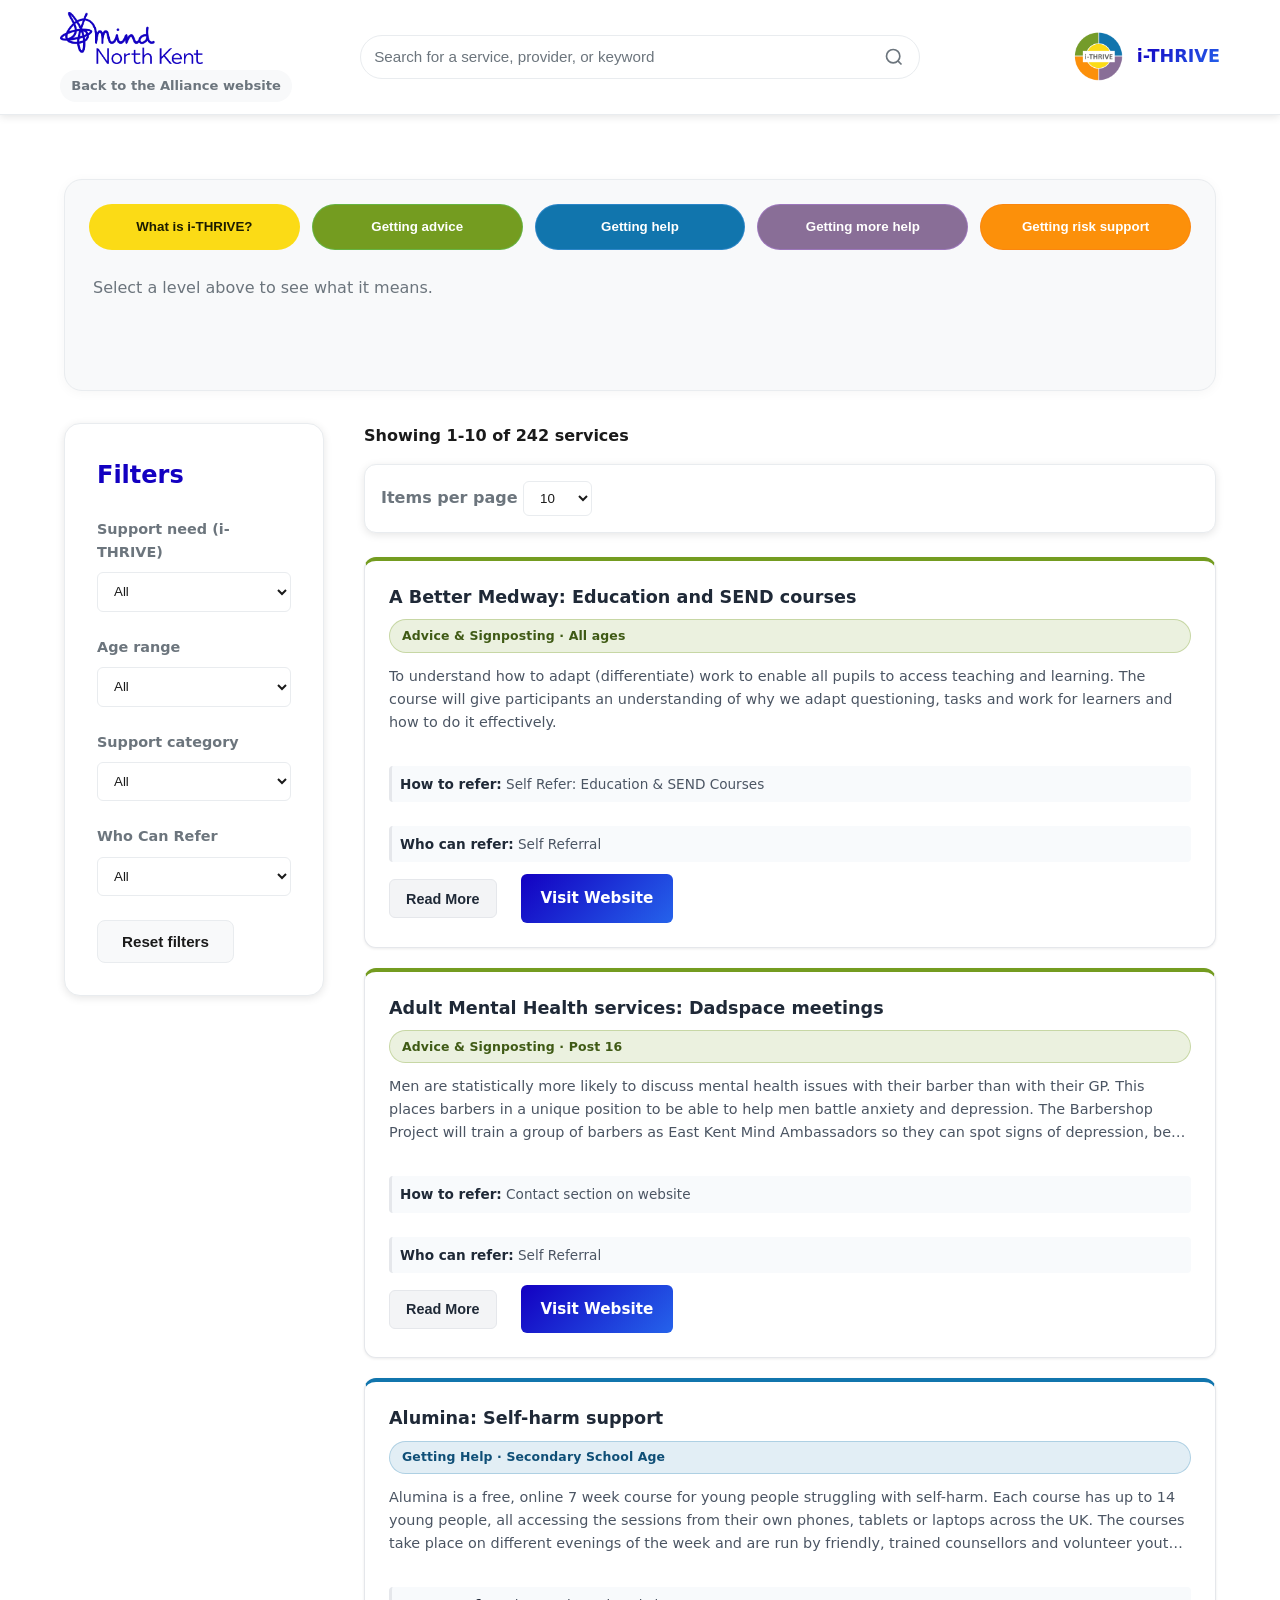
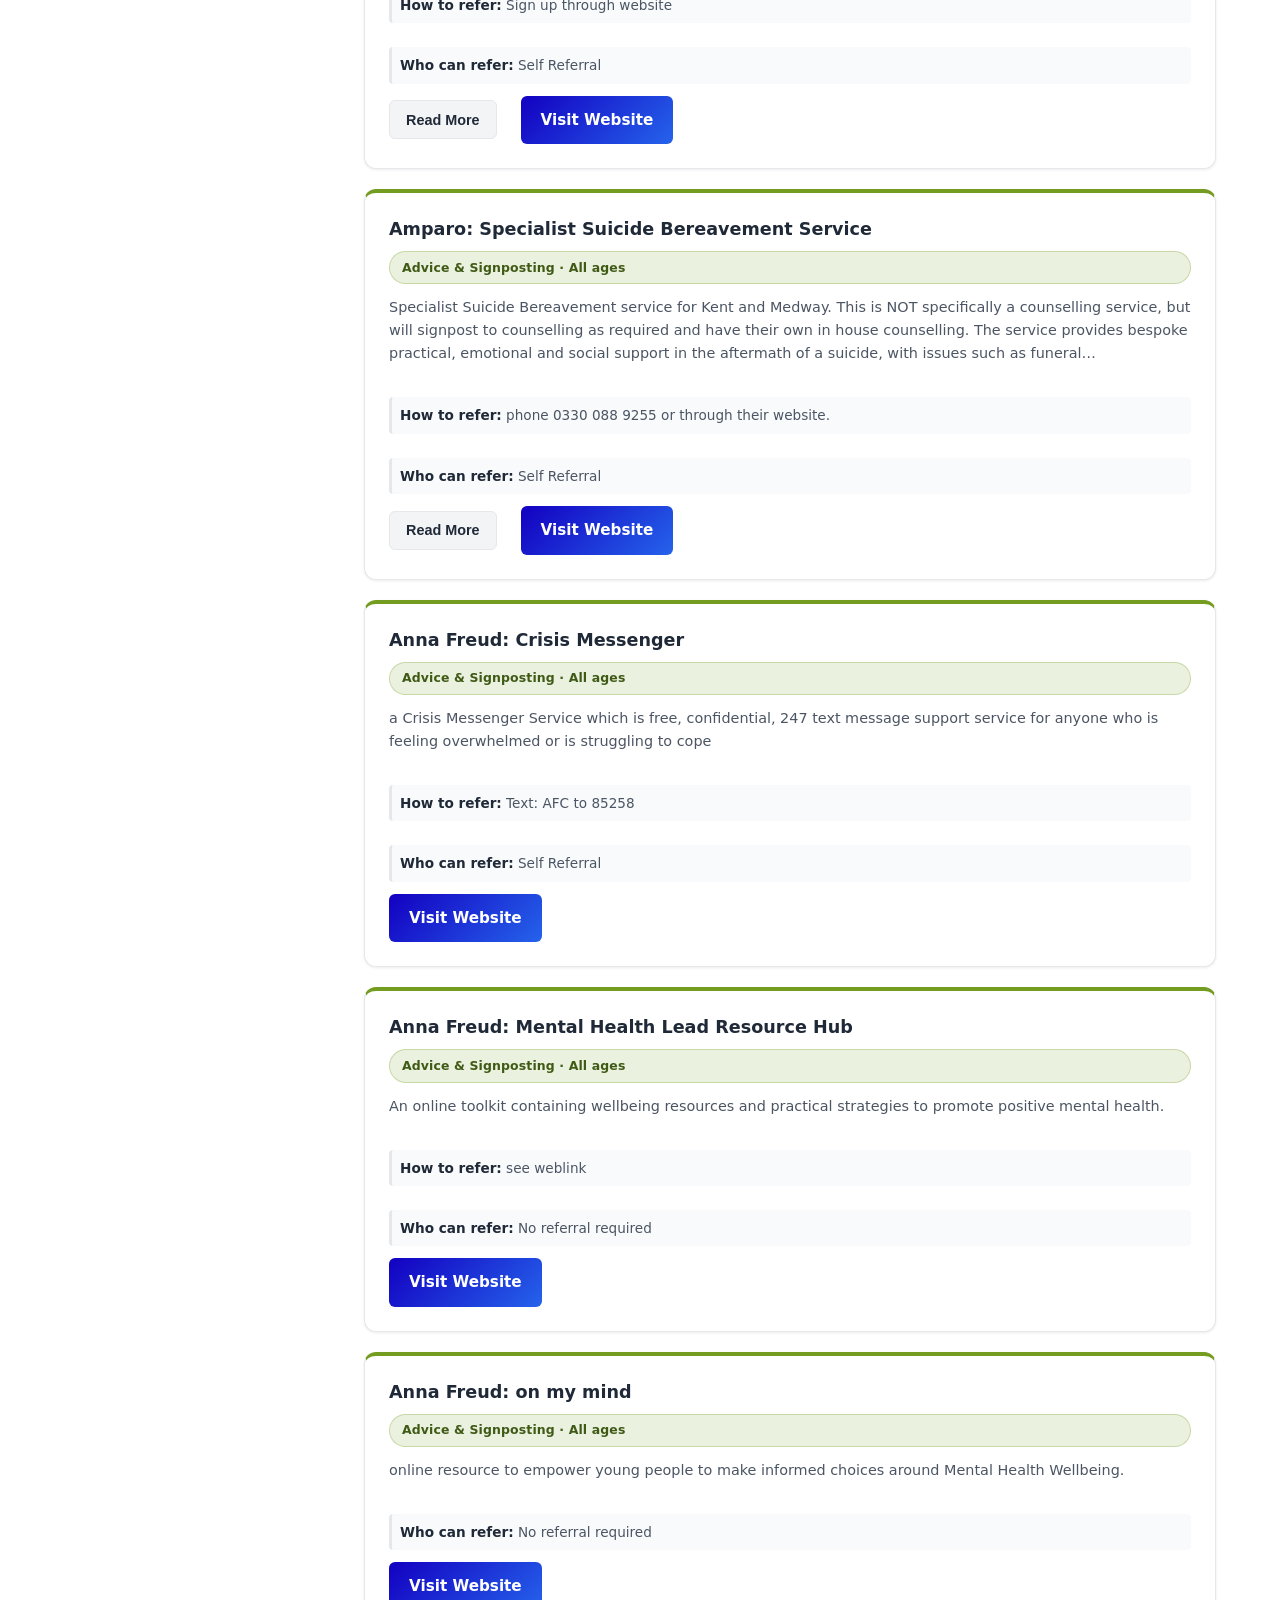
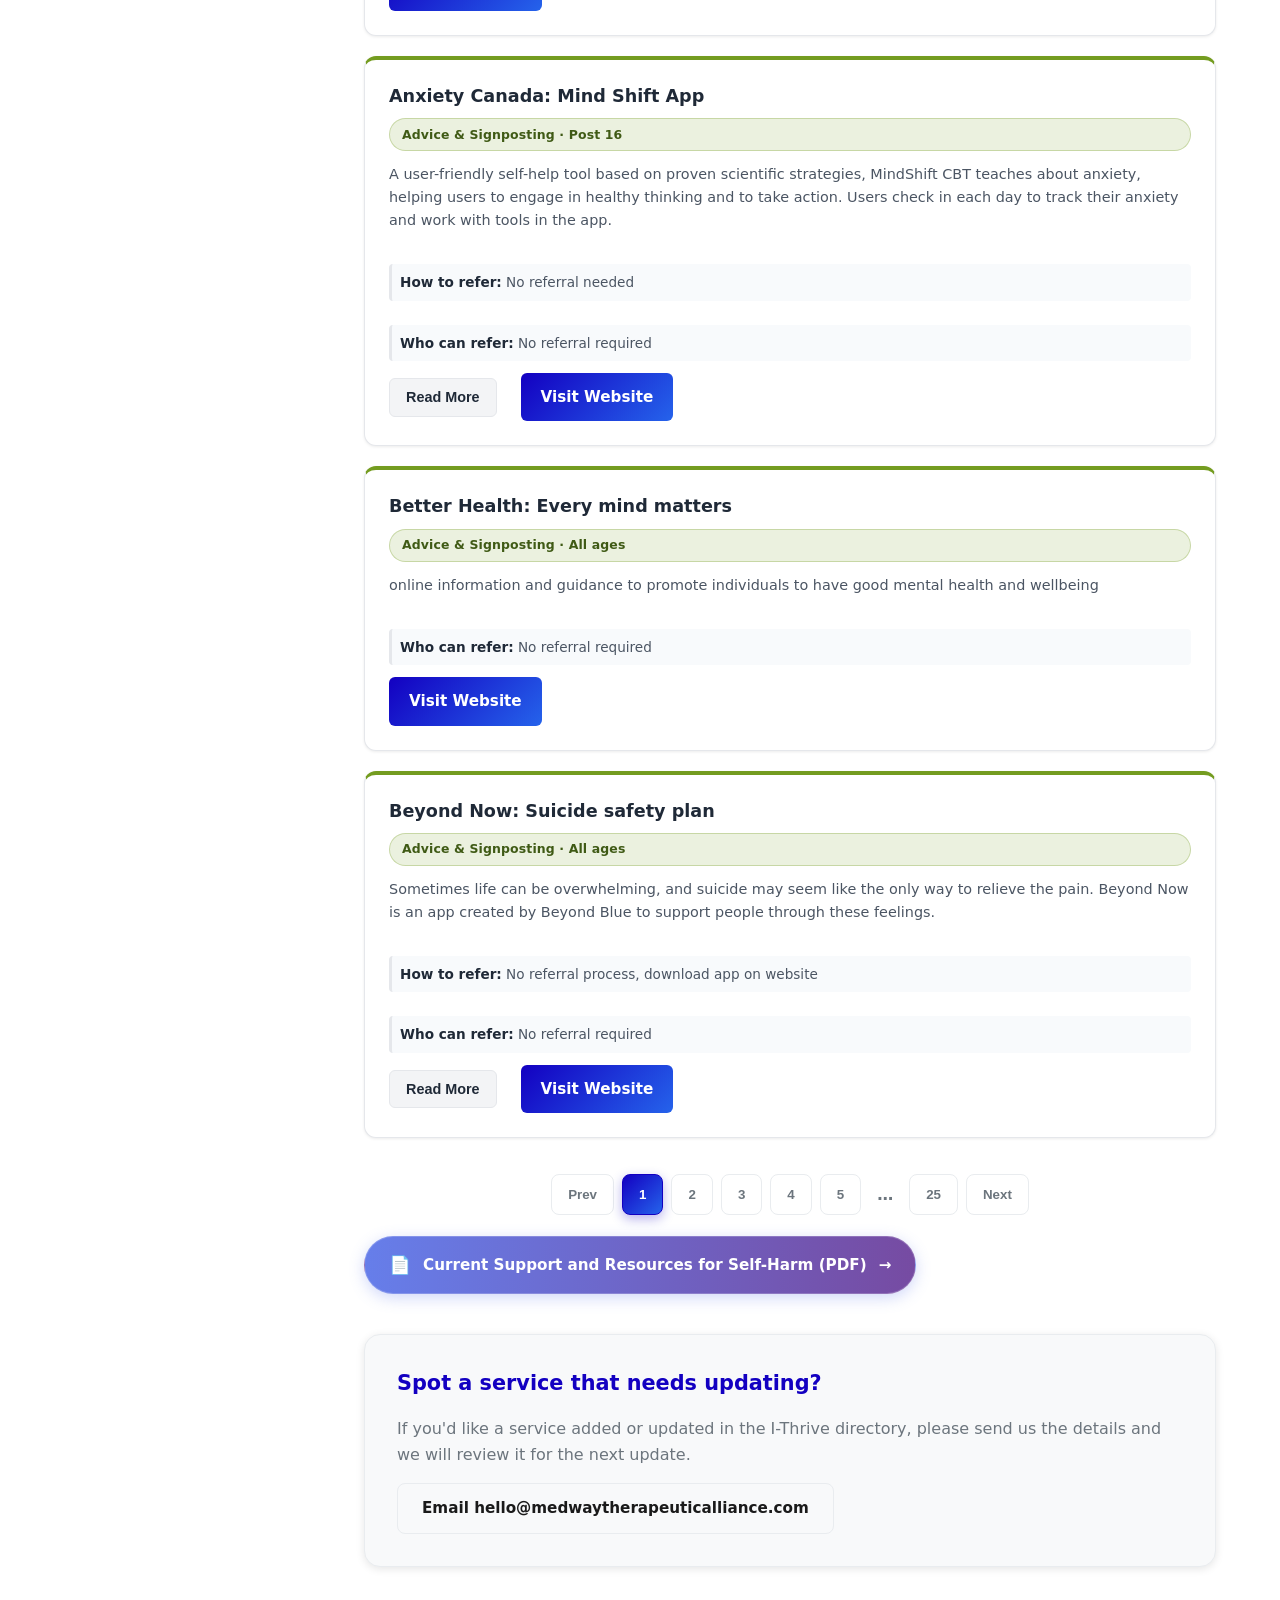
==== commit 8047c694: "Add files via upload" ====
--- a/index.html
+++ b/index.html
@@ -69,7 +69,7 @@
         </label>
 
         <label>
-          Referrer
+          Who Can Refer
           <select id="filterReferrer">
             <option value="">All</option>
           </select>
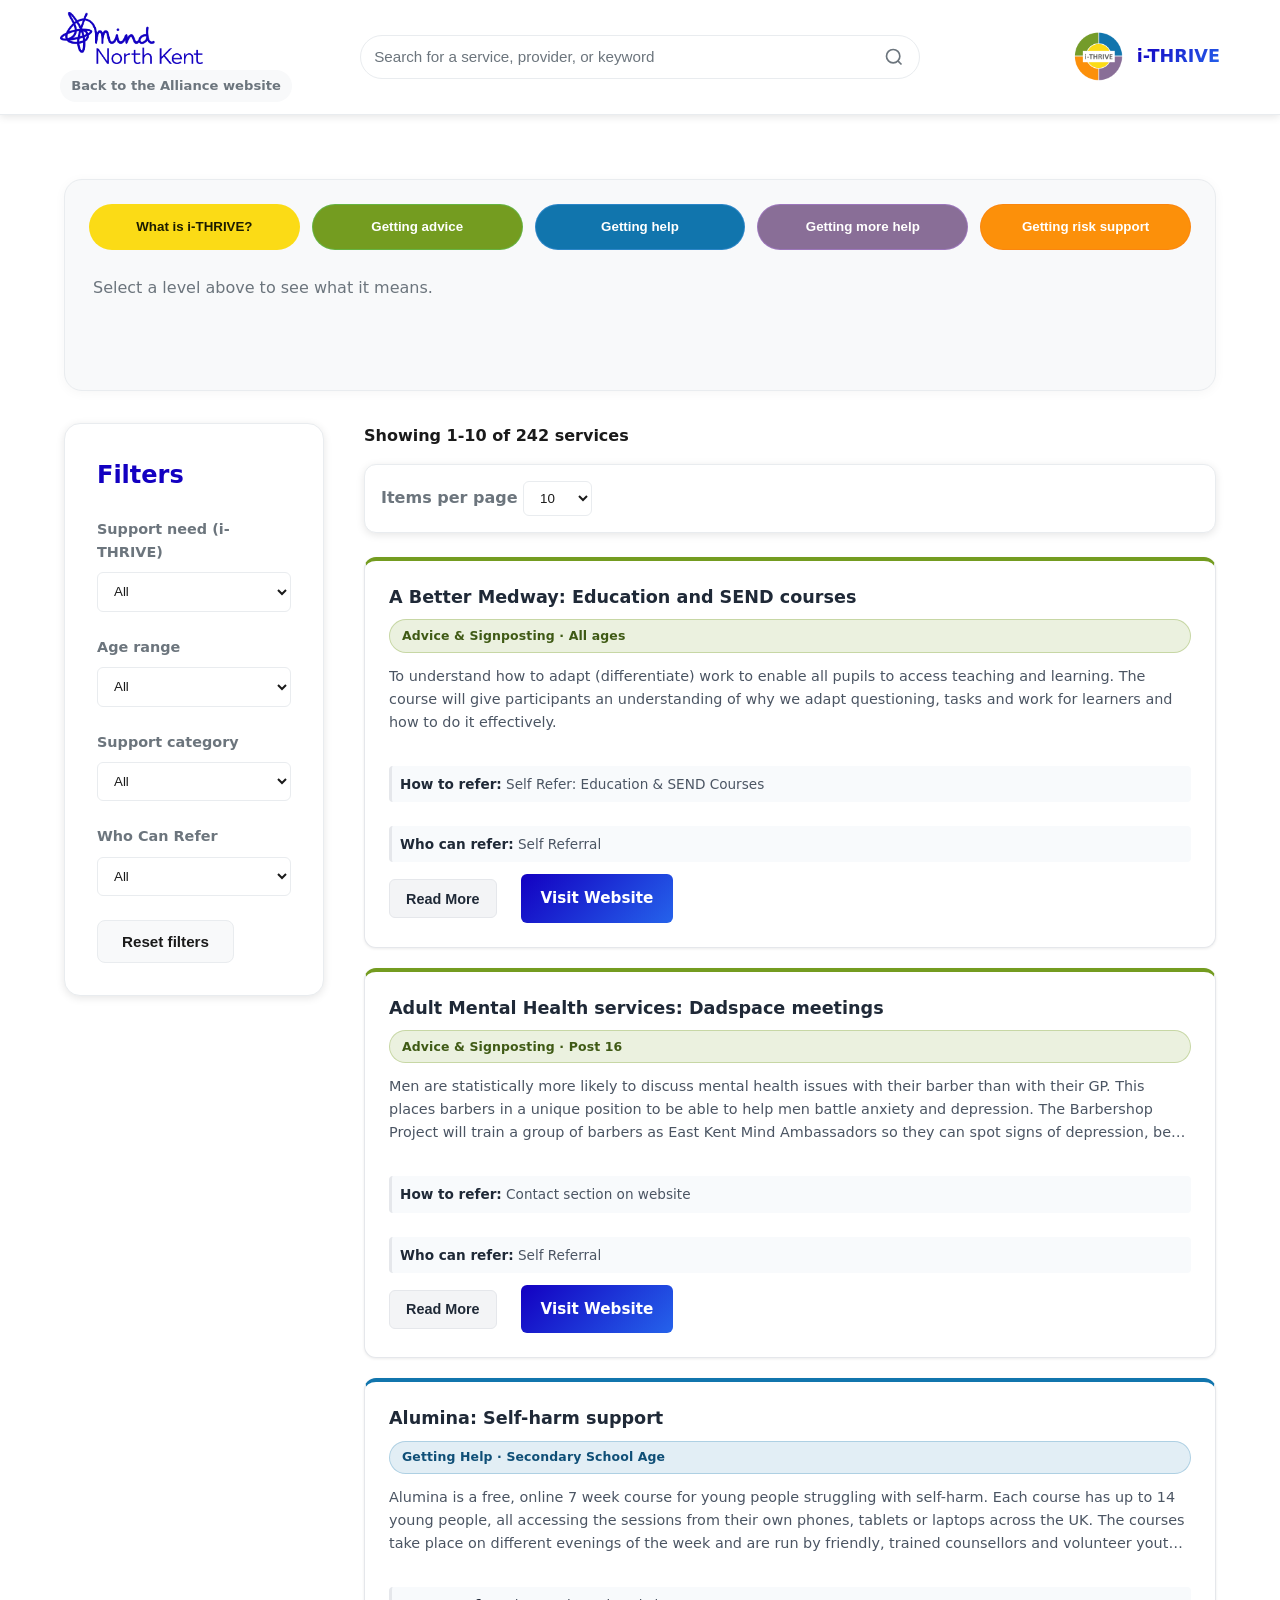
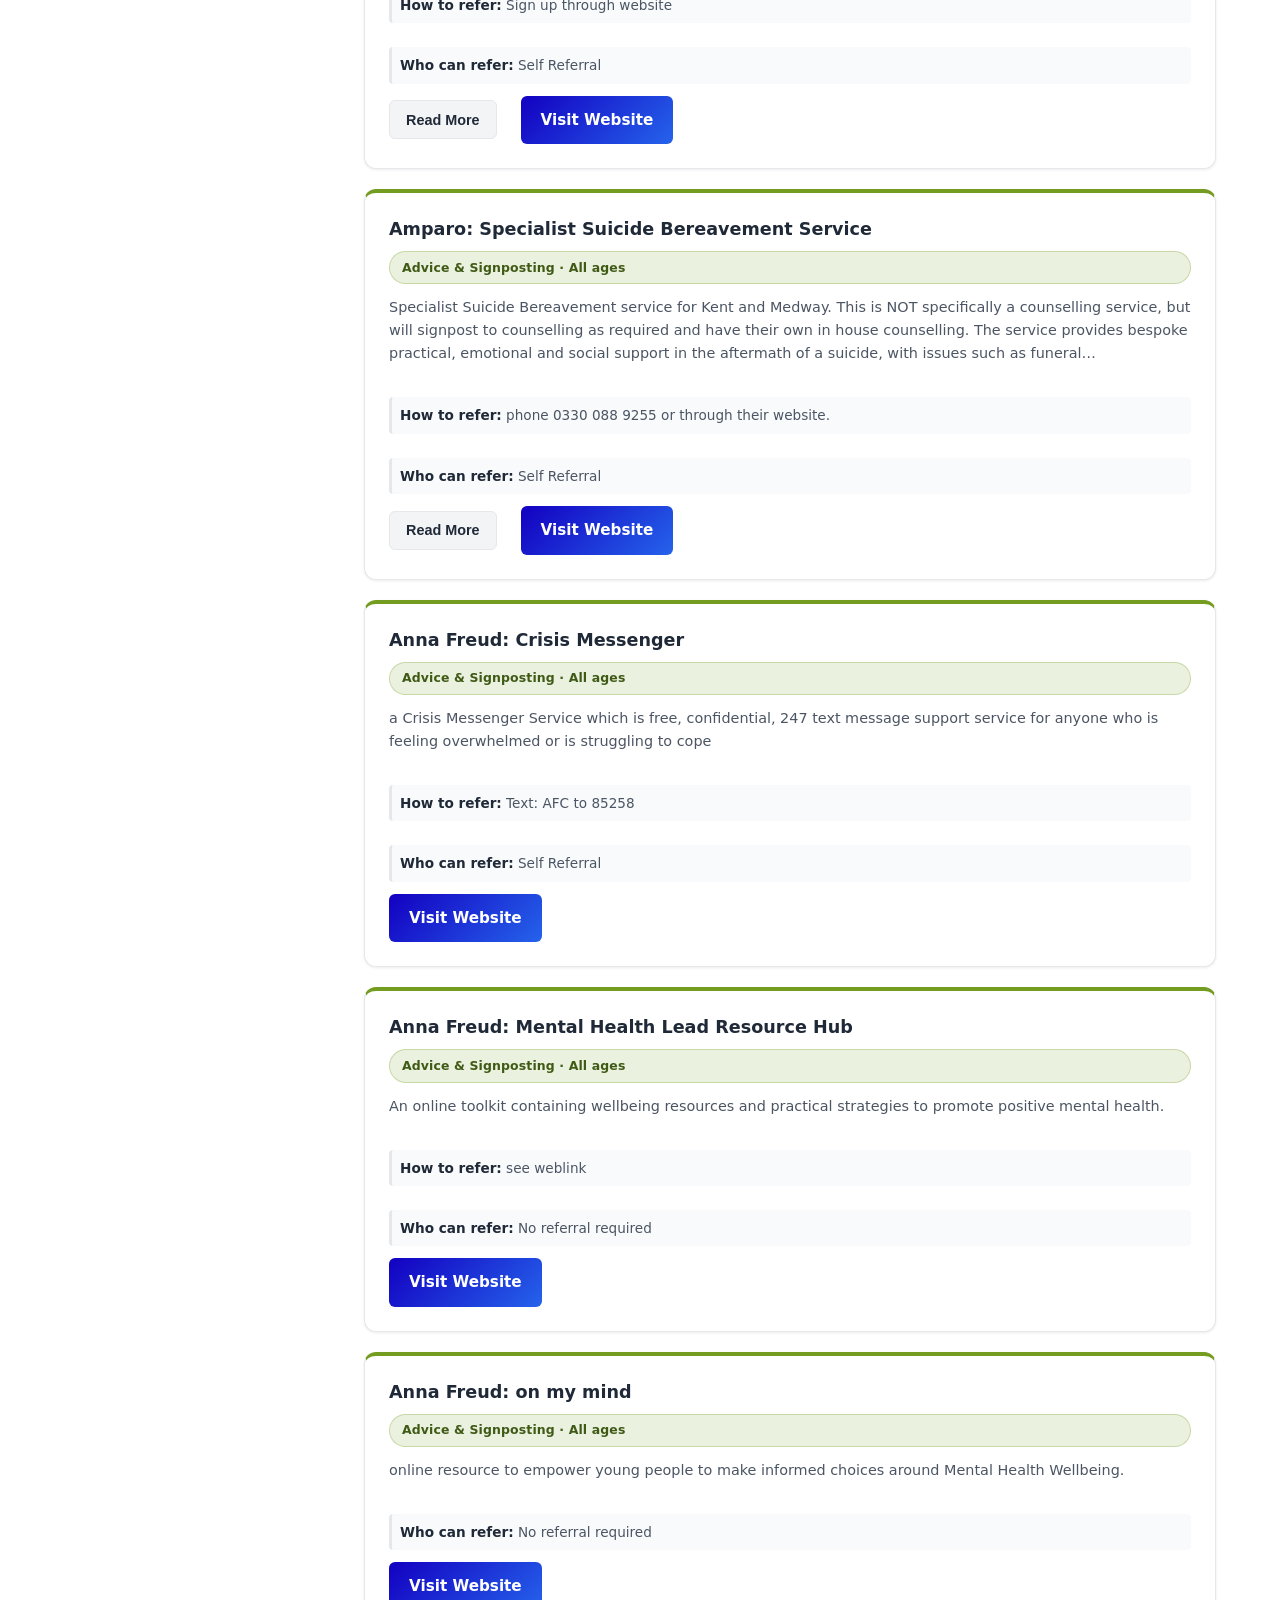
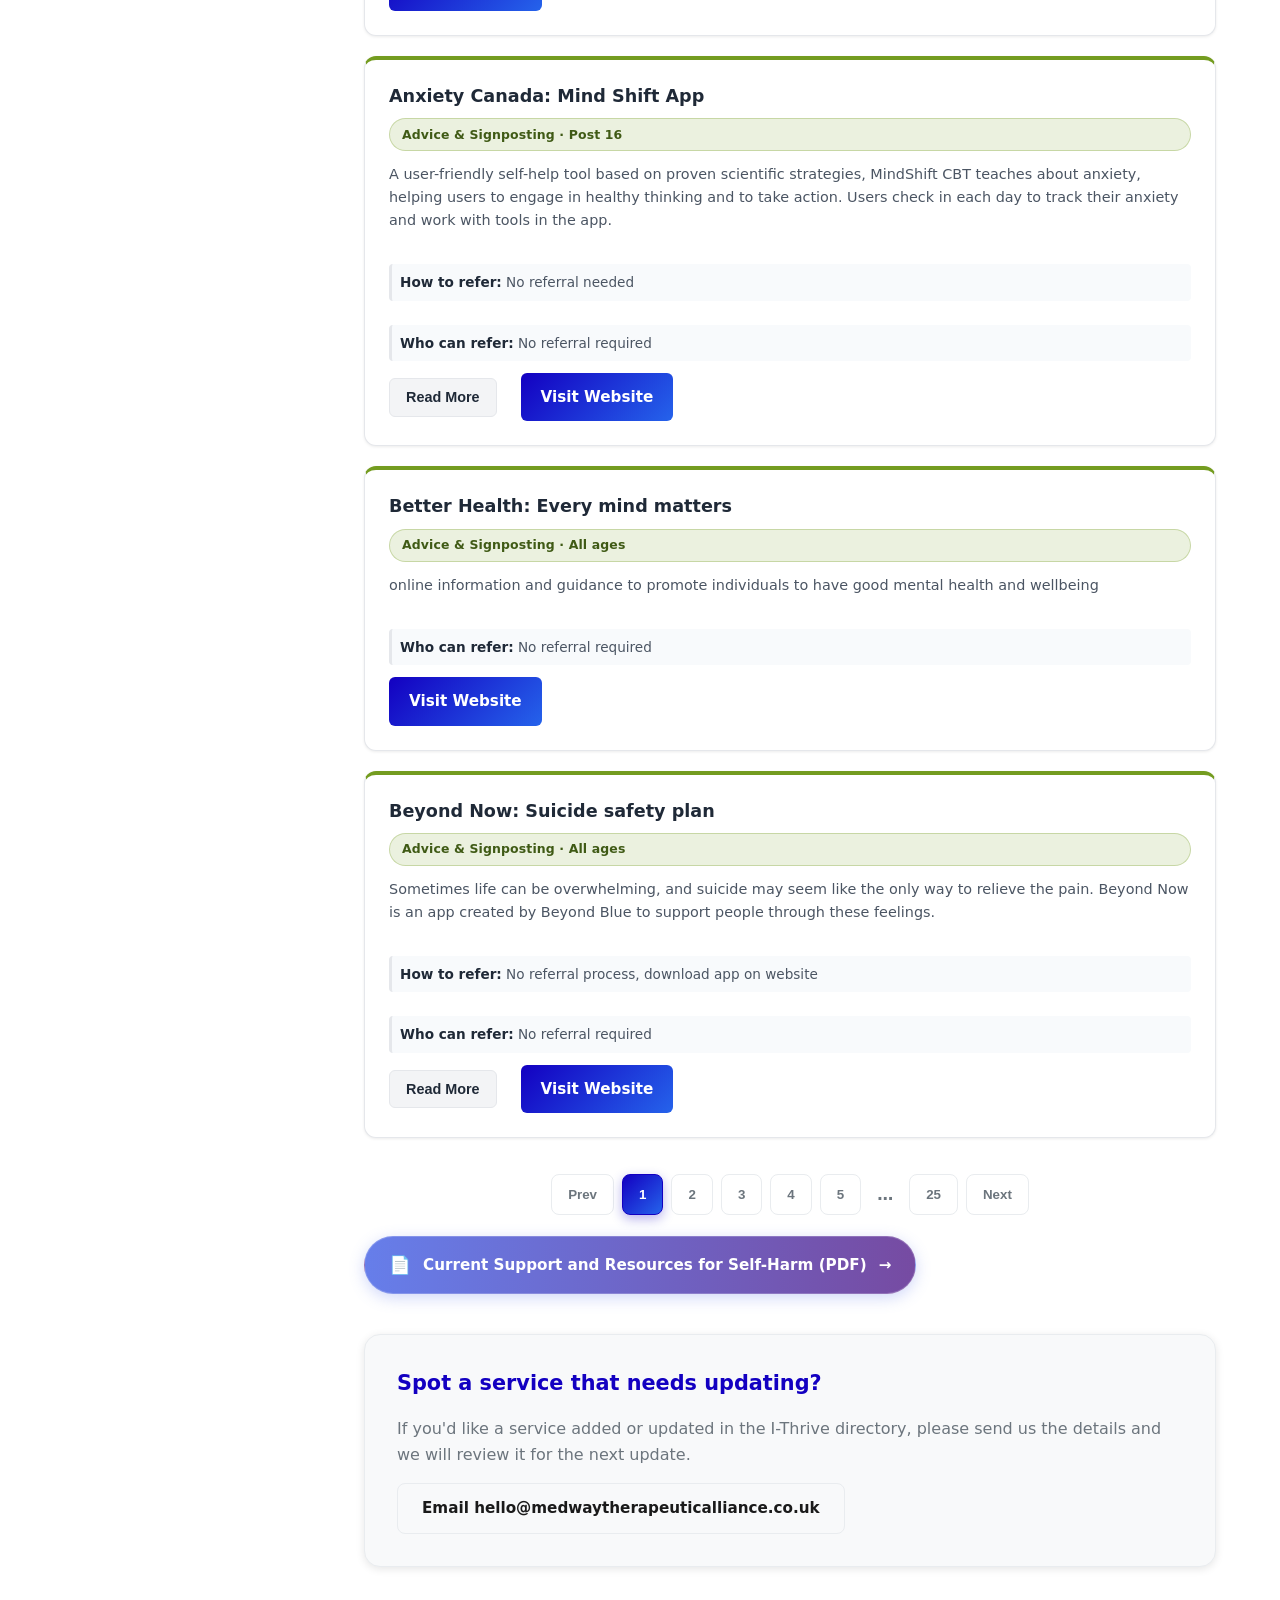
==== commit 7d579e06: "Add files via upload" ====
--- a/index.html
+++ b/index.html
@@ -118,7 +118,7 @@
           <h3>Spot a service that needs updating?</h3>
           <p>If you'd like a service added or updated in the I-Thrive directory, please send us the details and we will review it for the next update.</p>
           <a href="mailto:hello@medwaytherapeuticalliance.com?subject=I-Thrive%20directory%20update%20request&body=Hello%2C%0A%0AI%20would%20like%20to%20request%20an%20update%20or%20addition%20to%20the%20I-Thrive%20service%20directory.%0A%0AService%20name%3A%0AWeb%20link%3A%0ADescription%3A%0AUpdate%20needed%20or%20new%20service%20details%3A%0A%0AThank%20you.%0A"
-            class="secondary-btn">Email hello@medwaytherapeuticalliance.com</a>
+            class="secondary-btn">Email hello@medwaytherapeuticalliance.co.uk</a>
         </div>
       </section>
 
